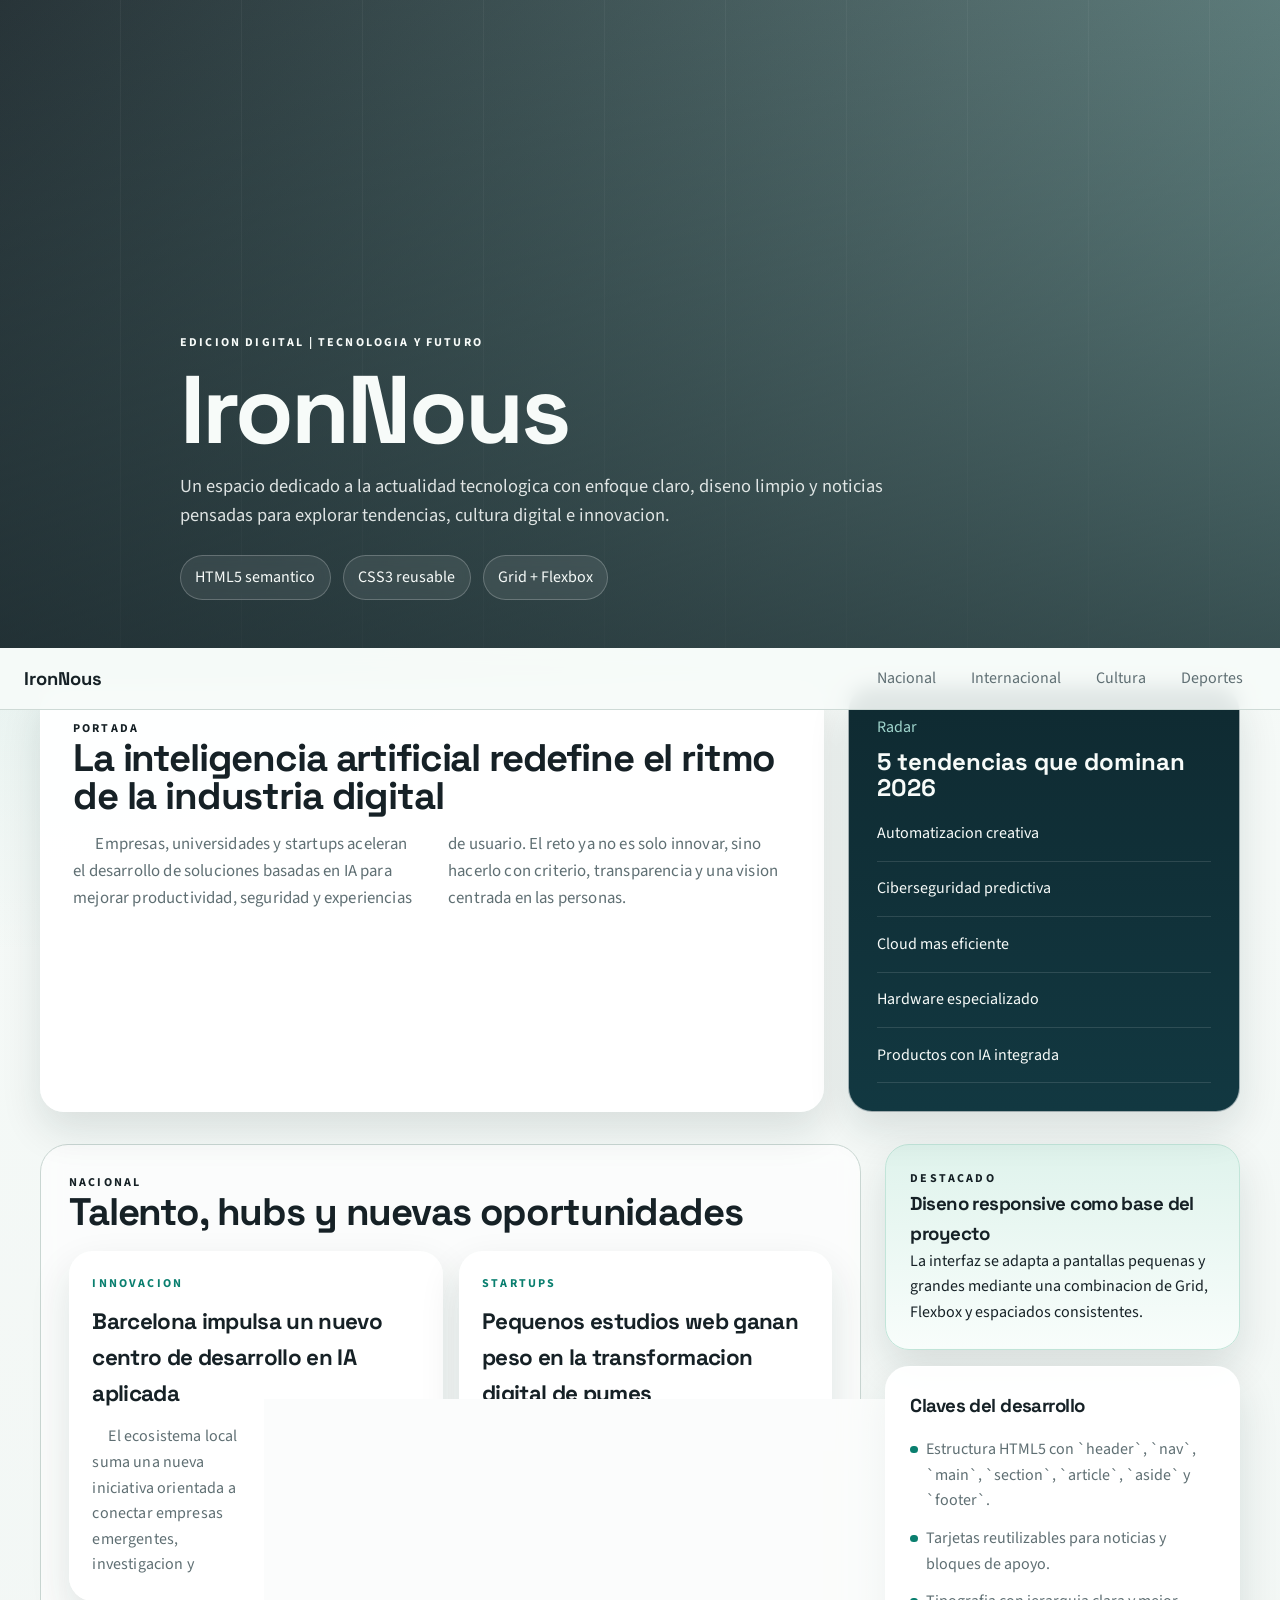
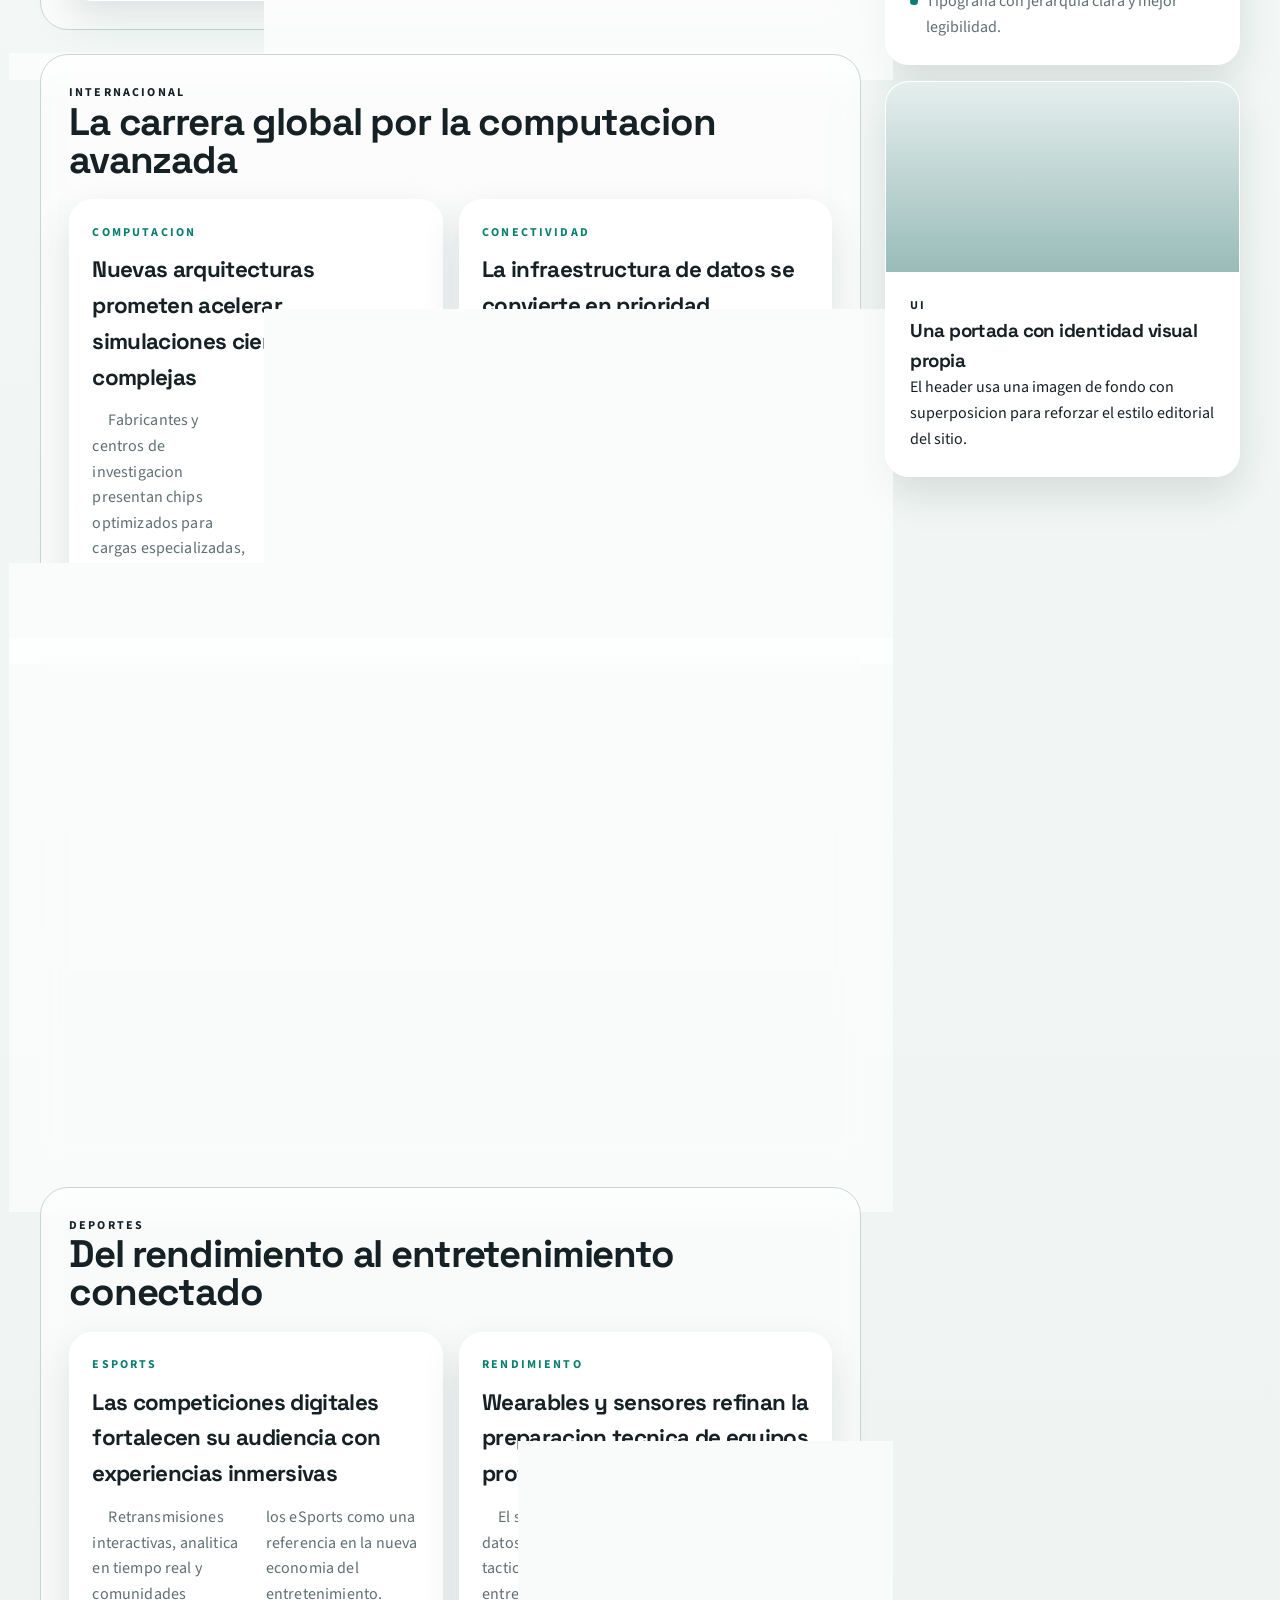
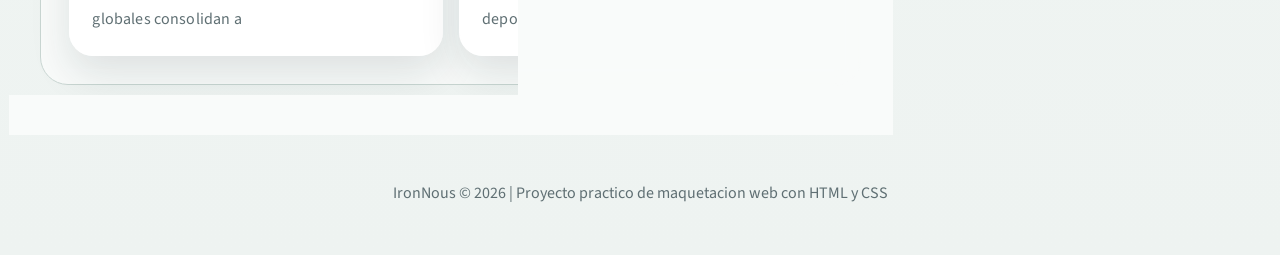
==== index.html @ 4a02c452 "version1.0-IronNous Proyecto para practicar CSS y HTML" ====
<!DOCTYPE html>
<html lang="es">
<head>
    <meta charset="UTF-8">
    <meta name="viewport" content="width=device-width, initial-scale=1.0">
    <title>IronNous | Noticias Tecnologicas</title>
    <link rel="preconnect" href="https://fonts.googleapis.com">
    <link rel="preconnect" href="https://fonts.gstatic.com" crossorigin>
    <link href="https://fonts.googleapis.com/css2?family=Space+Grotesk:wght@400;500;700&family=Source+Sans+3:wght@400;600;700&display=swap" rel="stylesheet">
    <link rel="stylesheet" href="style.css">
</head>
<body>
    <header class="hero" id="inicio">
        <div class="hero__overlay"></div>
        <div class="hero__content">
            <p class="eyebrow">Edicion digital | Tecnologia y futuro</p>
            <h1>IronNous</h1>
            <p class="hero__lead">
                Un espacio dedicado a la actualidad tecnologica con enfoque claro,
                diseno limpio y noticias pensadas para explorar tendencias, cultura
                digital e innovacion.
            </p>
            <div class="hero__meta">
                <span>HTML5 semantico</span>
                <span>CSS3 reusable</span>
                <span>Grid + Flexbox</span>
            </div>
        </div>
    </header>

    <nav class="main-nav" aria-label="Navegacion principal">
        <a class="brand" href="#inicio">IronNous</a>
        <ul class="main-nav__links">
            <li><a href="#nacional">Nacional</a></li>
            <li><a href="#internacional">Internacional</a></li>
            <li><a href="#cultura">Cultura</a></li>
            <li><a href="#deportes">Deportes</a></li>
        </ul>
    </nav>

    <main class="page-layout">
        <section class="top-story">
            <div class="top-story__copy">
                <p class="section-tag">Portada</p>
                <h2>La inteligencia artificial redefine el ritmo de la industria digital</h2>
                <p>
                    Empresas, universidades y startups aceleran el desarrollo de soluciones
                    basadas en IA para mejorar productividad, seguridad y experiencias de usuario.
                    El reto ya no es solo innovar, sino hacerlo con criterio, transparencia y
                    una vision centrada en las personas.
                </p>
            </div>
            <div class="top-story__panel">
                <p>Radar</p>
                <strong>5 tendencias que dominan 2026</strong>
                <ul>
                    <li>Automatizacion creativa</li>
                    <li>Ciberseguridad predictiva</li>
                    <li>Cloud mas eficiente</li>
                    <li>Hardware especializado</li>
                    <li>Productos con IA integrada</li>
                </ul>
            </div>
        </section>

        <div class="content-grid">
            <div class="news-sections">
                <section class="news-section" id="nacional">
                    <div class="section-heading">
                        <p class="section-tag">Nacional</p>
                        <h2>Talento, hubs y nuevas oportunidades</h2>
                    </div>
                    <div class="article-grid">
                        <article class="news-card">
                            <p class="news-card__category">Innovacion</p>
                            <h3>Barcelona impulsa un nuevo centro de desarrollo en IA aplicada</h3>
                            <p>
                                El ecosistema local suma una nueva iniciativa orientada a conectar
                                empresas emergentes, investigacion y formacion tecnica en proyectos
                                con impacto real sobre salud, movilidad y servicios digitales.
                            </p>
                        </article>
                        <article class="news-card">
                            <p class="news-card__category">Startups</p>
                            <h3>Pequenos estudios web ganan peso en la transformacion digital de pymes</h3>
                            <p>
                                Equipos especializados en desarrollo frontend, automatizacion y UX
                                se consolidan como socios clave para negocios que buscan modernizar
                                procesos sin asumir grandes estructuras de coste.
                            </p>
                        </article>
                    </div>
                </section>

                <section class="news-section" id="internacional">
                    <div class="section-heading">
                        <p class="section-tag">Internacional</p>
                        <h2>La carrera global por la computacion avanzada</h2>
                    </div>
                    <div class="article-grid">
                        <article class="news-card">
                            <p class="news-card__category">Computacion</p>
                            <h3>Nuevas arquitecturas prometen acelerar simulaciones cientificas complejas</h3>
                            <p>
                                Fabricantes y centros de investigacion presentan chips optimizados
                                para cargas especializadas, abriendo la puerta a avances en modelos
                                climaticos, medicina personalizada y analisis industrial.
                            </p>
                        </article>
                        <article class="news-card">
                            <p class="news-card__category">Conectividad</p>
                            <h3>La infraestructura de datos se convierte en prioridad estrategica</h3>
                            <p>
                                Regiones de todo el mundo refuerzan sus centros de datos, redes y
                                normativas para sostener el crecimiento de aplicaciones masivas y
                                garantizar soberania tecnologica.
                            </p>
                        </article>
                    </div>
                </section>

                <section class="news-section" id="cultura">
                    <div class="section-heading">
                        <p class="section-tag">Cultura</p>
                        <h2>Como la tecnologia transforma nuestra vida cotidiana</h2>
                    </div>
                    <div class="article-grid">
                        <article class="news-card">
                            <p class="news-card__category">Sociedad</p>
                            <h3>La alfabetizacion digital ya es una habilidad esencial en cualquier sector</h3>
                            <p>
                                Aprender a interpretar interfaces, gestionar datos y colaborar en
                                entornos conectados se ha convertido en una competencia transversal
                                tan relevante como la comunicacion o el trabajo en equipo.
                            </p>
                        </article>
                        <article class="news-card">
                            <p class="news-card__category">Creacion</p>
                            <h3>Herramientas creativas en la nube acercan el diseno a nuevos perfiles</h3>
                            <p>
                                La combinacion de software accesible, bibliotecas compartidas y
                                procesos colaborativos abre espacio para una produccion mas agil,
                                visual y participativa.
                            </p>
                        </article>
                    </div>
                </section>

                <section class="news-section" id="deportes">
                    <div class="section-heading">
                        <p class="section-tag">Deportes</p>
                        <h2>Del rendimiento al entretenimiento conectado</h2>
                    </div>
                    <div class="article-grid">
                        <article class="news-card">
                            <p class="news-card__category">eSports</p>
                            <h3>Las competiciones digitales fortalecen su audiencia con experiencias inmersivas</h3>
                            <p>
                                Retransmisiones interactivas, analitica en tiempo real y comunidades
                                globales consolidan a los eSports como una referencia en la nueva
                                economia del entretenimiento.
                            </p>
                        </article>
                        <article class="news-card">
                            <p class="news-card__category">Rendimiento</p>
                            <h3>Wearables y sensores refinan la preparacion tecnica de equipos profesionales</h3>
                            <p>
                                El seguimiento de datos biometricos y tacticos ayuda a entrenadores
                                y deportistas a optimizar cargas, prevenir lesiones y ajustar
                                estrategias con mayor precision.
                            </p>
                        </article>
                    </div>
                </section>
            </div>

            <aside class="sidebar" aria-label="Contenido destacado">
                <div class="sidebar-card sidebar-card--accent">
                    <p class="section-tag">Destacado</p>
                    <h3>Diseno responsive como base del proyecto</h3>
                    <p>
                        La interfaz se adapta a pantallas pequenas y grandes mediante una combinacion
                        de Grid, Flexbox y espaciados consistentes.
                    </p>
                </div>

                <div class="sidebar-card">
                    <h3>Claves del desarrollo</h3>
                    <ul class="sidebar-list">
                        <li>Estructura HTML5 con `header`, `nav`, `main`, `section`, `article`, `aside` y `footer`.</li>
                        <li>Tarjetas reutilizables para noticias y bloques de apoyo.</li>
                        <li>Tipografia con jerarquia clara y mejor legibilidad.</li>
                    </ul>
                </div>

                <div class="sidebar-card sidebar-card--image">
                    <div class="sidebar-card__image"></div>
                    <div>
                        <p class="section-tag">UI</p>
                        <h3>Una portada con identidad visual propia</h3>
                        <p>
                            El header usa una imagen de fondo con superposicion para reforzar
                            el estilo editorial del sitio.
                        </p>
                    </div>
                </div>
            </aside>
        </div>
    </main>

    <footer class="site-footer">
        <p>IronNous © 2026 | Proyecto practico de maquetacion web con HTML y CSS</p>
    </footer>
</body>
</html>
---- style.css ----
:root {
    --bg: #eef3f1;
    --surface: #ffffff;
    --surface-alt: #dfe9e5;
    --text: #162126;
    --muted: #5f6f73;
    --accent: #0a7f6f;
    --accent-dark: #0a5f57;
    --line: #c9d6d2;
    --shadow: 0 18px 40px rgba(15, 39, 45, 0.12);
}

* {
    margin: 0;
    padding: 0;
    box-sizing: border-box;
}

html {
    scroll-behavior: smooth;
}

body {
    font-family: "Source Sans 3", sans-serif;
    color: var(--text);
    line-height: 1.6;
    background:
        radial-gradient(circle at top left, rgba(10, 127, 111, 0.18), transparent 26%),
        linear-gradient(180deg, #f7fbf9 0%, var(--bg) 100%);
}

img {
    max-width: 100%;
    display: block;
}

a {
    color: inherit;
    text-decoration: none;
}

ul {
    list-style: none;
}

.hero {
    position: relative;
    min-height: 72vh;
    padding: 3rem 1.5rem;
    display: flex;
    align-items: flex-end;
    background:
        linear-gradient(135deg, rgba(8, 18, 24, 0.82), rgba(10, 95, 87, 0.5)),
        url("https://images.unsplash.com/photo-1516321318423-f06f85e504b3?auto=format&fit=crop&w=1400&q=80") center/cover;
}

.hero__overlay {
    position: absolute;
    inset: 0;
    background:
        linear-gradient(180deg, rgba(8, 18, 24, 0.1), rgba(8, 18, 24, 0.6)),
        repeating-linear-gradient(
            90deg,
            transparent,
            transparent 120px,
            rgba(255, 255, 255, 0.05) 120px,
            rgba(255, 255, 255, 0.05) 121px
        );
}

.hero__content {
    position: relative;
    z-index: 1;
    width: min(100%, 920px);
    margin: 0 auto;
    color: #f7fbf9;
}

.eyebrow,
.section-tag,
.news-card__category {
    text-transform: uppercase;
    letter-spacing: 0.18em;
    font-size: 0.75rem;
    font-weight: 700;
}

.hero h1,
.top-story h2,
.section-heading h2,
.news-card h3,
.sidebar-card h3 {
    font-family: "Space Grotesk", sans-serif;
    letter-spacing: -0.03em;
}

.hero h1 {
    font-size: clamp(3rem, 8vw, 6rem);
    line-height: 0.95;
    margin: 0.8rem 0 1rem;
}

.hero__lead {
    max-width: 48rem;
    font-size: 1.15rem;
    color: rgba(247, 251, 249, 0.88);
}

.hero__meta {
    margin-top: 1.5rem;
    display: flex;
    flex-wrap: wrap;
    gap: 0.75rem;
}

.hero__meta span {
    padding: 0.55rem 0.9rem;
    border: 1px solid rgba(255, 255, 255, 0.22);
    border-radius: 999px;
    background: rgba(255, 255, 255, 0.08);
    backdrop-filter: blur(6px);
}

.main-nav {
    position: sticky;
    top: 0;
    z-index: 5;
    display: flex;
    justify-content: space-between;
    align-items: center;
    gap: 1rem;
    padding: 1rem 1.5rem;
    background: rgba(247, 251, 249, 0.9);
    border-bottom: 1px solid rgba(201, 214, 210, 0.9);
    backdrop-filter: blur(10px);
}

.brand {
    font-family: "Space Grotesk", sans-serif;
    font-size: 1.15rem;
    font-weight: 700;
}

.main-nav__links {
    display: flex;
    flex-wrap: wrap;
    justify-content: flex-end;
    gap: 0.6rem;
}

.main-nav__links a {
    padding: 0.45rem 0.8rem;
    border-radius: 999px;
    color: var(--muted);
    transition: background-color 0.2s ease, color 0.2s ease;
}

.main-nav__links a:hover,
.main-nav__links a:focus-visible {
    background: var(--accent);
    color: #ffffff;
}

.page-layout {
    width: min(1200px, calc(100% - 2rem));
    margin: 0 auto;
    padding: 2rem 0 4rem;
}

.top-story {
    display: grid;
    grid-template-columns: minmax(0, 2fr) minmax(280px, 1fr);
    gap: 1.5rem;
    margin-top: -3.5rem;
    position: relative;
    z-index: 2;
}

.top-story__copy,
.top-story__panel,
.news-card,
.sidebar-card {
    border-radius: 24px;
    background: rgba(255, 255, 255, 0.94);
    border: 1px solid rgba(255, 255, 255, 0.6);
    box-shadow: var(--shadow);
}

.top-story__copy {
    padding: 2rem;
}

.top-story__copy p:last-child {
    margin-top: 1rem;
    color: var(--muted);
    font-size: 1.05rem;
    column-count: 2;
    column-gap: 2rem;
    text-indent: 1.4rem;
    letter-spacing: 0.01em;
}

.top-story__panel {
    padding: 1.75rem;
    background: linear-gradient(180deg, #0f2a31 0%, #123841 100%);
    color: #f7fbf9;
}

.top-story__panel p {
    color: #9fd4cc;
    margin-bottom: 0.5rem;
}

.top-story__panel strong {
    display: block;
    font-family: "Space Grotesk", sans-serif;
    font-size: 1.5rem;
    line-height: 1.1;
}

.top-story__panel ul {
    margin-top: 1.2rem;
    display: grid;
    gap: 0.9rem;
}

.top-story__panel li {
    padding-bottom: 0.9rem;
    border-bottom: 1px solid rgba(255, 255, 255, 0.12);
}

.content-grid {
    margin-top: 2rem;
    display: grid;
    grid-template-columns: minmax(0, 2.2fr) minmax(280px, 0.95fr);
    gap: 1.5rem;
}

.news-sections {
    display: grid;
    gap: 1.5rem;
}

.news-section {
    padding: 1.75rem;
    border: 1px solid var(--line);
    border-radius: 28px;
    background: rgba(255, 255, 255, 0.62);
    backdrop-filter: blur(10px);
}

.section-heading {
    margin-bottom: 1.25rem;
}

.section-heading h2,
.top-story h2 {
    font-size: clamp(1.8rem, 3vw, 2.8rem);
    line-height: 1;
}

.article-grid {
    display: grid;
    grid-template-columns: repeat(2, minmax(0, 1fr));
    gap: 1rem;
}

.news-card {
    padding: 1.4rem;
}

.news-card__category {
    color: var(--accent);
    margin-bottom: 0.65rem;
}

.news-card h3 {
    font-size: 1.4rem;
    margin-bottom: 0.8rem;
}

.news-card p:last-child {
    color: var(--muted);
    column-count: 2;
    column-gap: 1.25rem;
    text-indent: 1rem;
    letter-spacing: 0.01em;
}

.sidebar {
    display: grid;
    gap: 1rem;
    align-self: start;
}

.sidebar-card {
    padding: 1.5rem;
}

.sidebar-card--accent {
    background: linear-gradient(180deg, #dff3ec 0%, #f8fdfb 100%);
    border: 1px solid #c2e5d9;
}

.sidebar-list {
    display: grid;
    gap: 0.75rem;
    margin-top: 1rem;
}

.sidebar-list li {
    padding-left: 1rem;
    position: relative;
    color: var(--muted);
}

.sidebar-list li::before {
    content: "";
    position: absolute;
    top: 0.55rem;
    left: 0;
    width: 0.45rem;
    height: 0.45rem;
    border-radius: 50%;
    background: var(--accent);
}

.sidebar-card--image {
    overflow: hidden;
    padding: 0;
}

.sidebar-card__image {
    min-height: 190px;
    background:
        linear-gradient(180deg, rgba(10, 95, 87, 0.1), rgba(10, 95, 87, 0.42)),
        url("https://images.unsplash.com/photo-1498050108023-c5249f4df085?auto=format&fit=crop&w=900&q=80") center/cover;
}

.sidebar-card--image div:last-child {
    padding: 1.5rem;
}

.site-footer {
    padding: 2rem 1.5rem 3rem;
    text-align: center;
    color: var(--muted);
}

@media (max-width: 960px) {
    .top-story,
    .content-grid,
    .article-grid {
        grid-template-columns: 1fr;
    }

    .top-story__copy p:last-child,
    .news-card p:last-child {
        column-count: 1;
    }
}

@media (max-width: 680px) {
    .hero {
        min-height: 60vh;
        padding: 2rem 1rem;
    }

    .main-nav {
        padding: 0.9rem 1rem;
        flex-direction: column;
        align-items: flex-start;
    }

    .main-nav__links {
        justify-content: flex-start;
    }

    .page-layout {
        width: min(1200px, calc(100% - 1rem));
        padding-bottom: 3rem;
    }

    .top-story {
        margin-top: -2rem;
    }

    .top-story__copy,
    .top-story__panel,
    .news-section,
    .sidebar-card {
        padding: 1.25rem;
    }
}
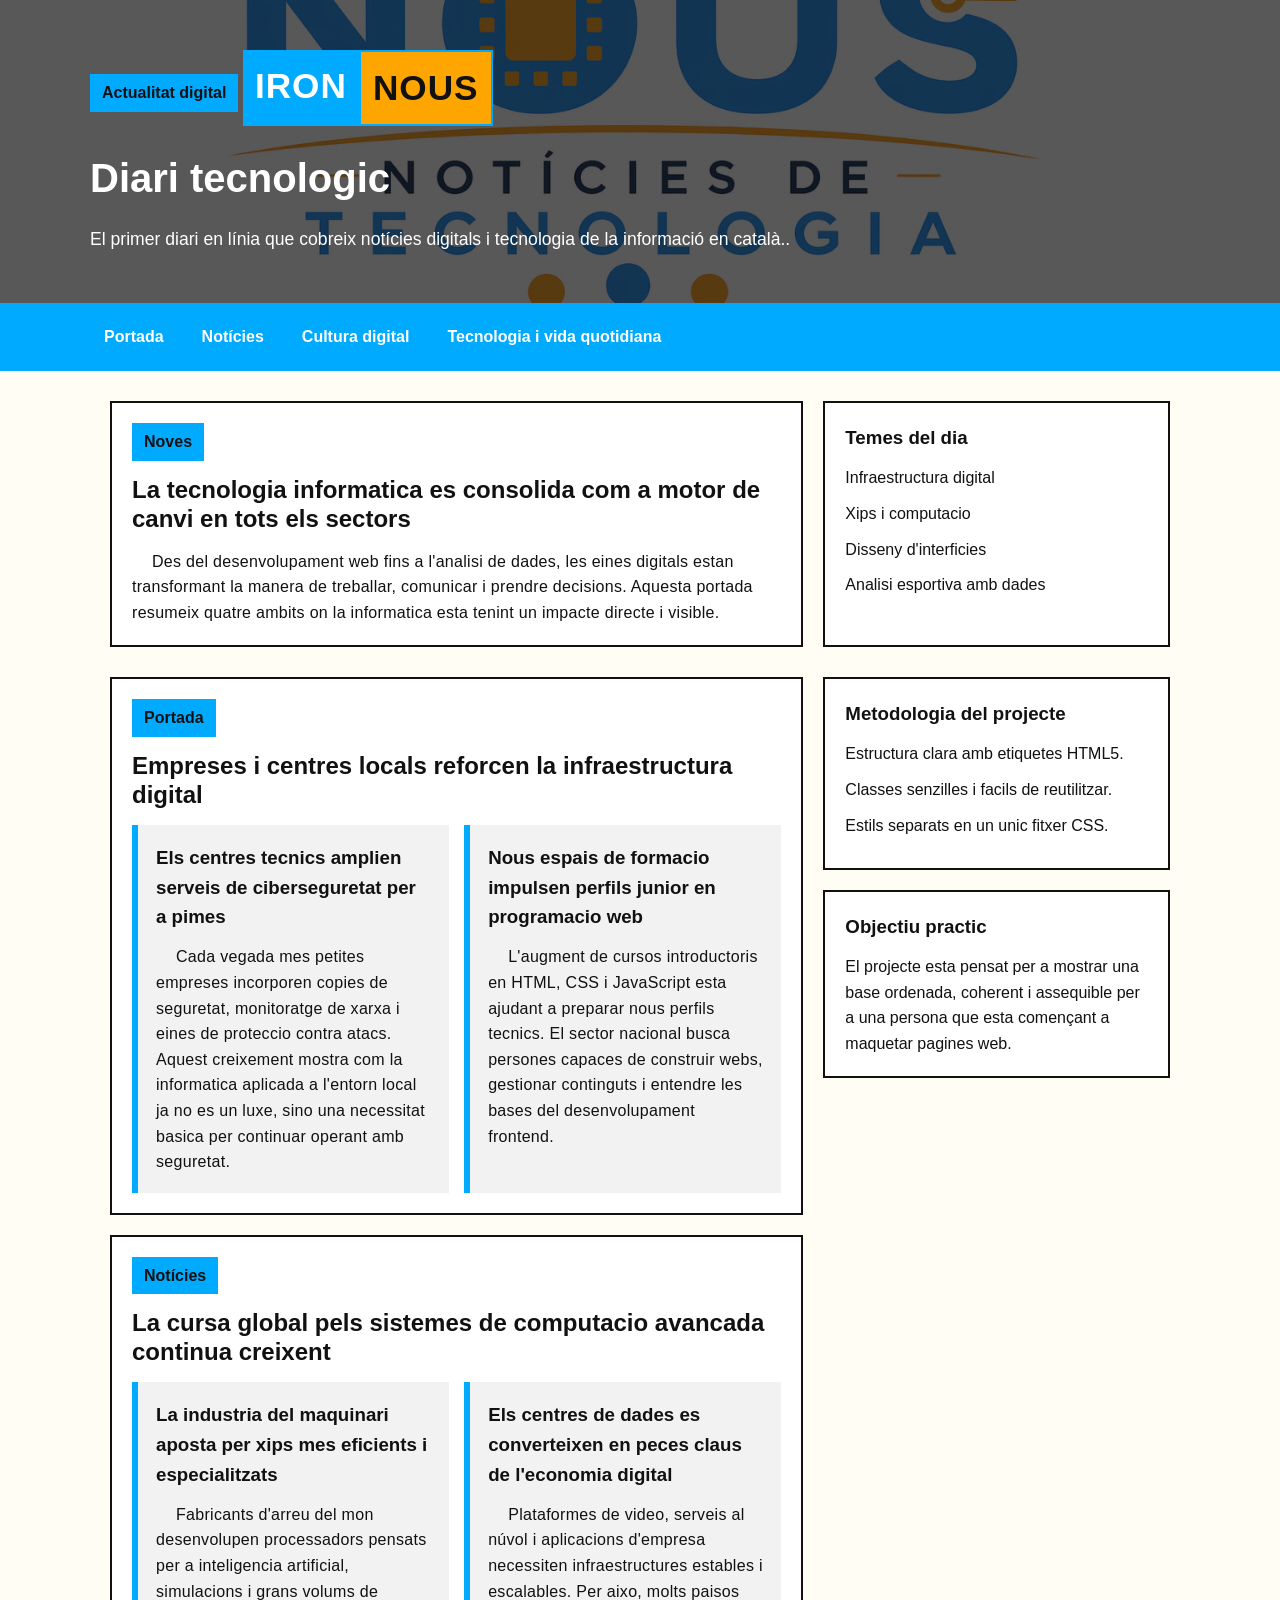
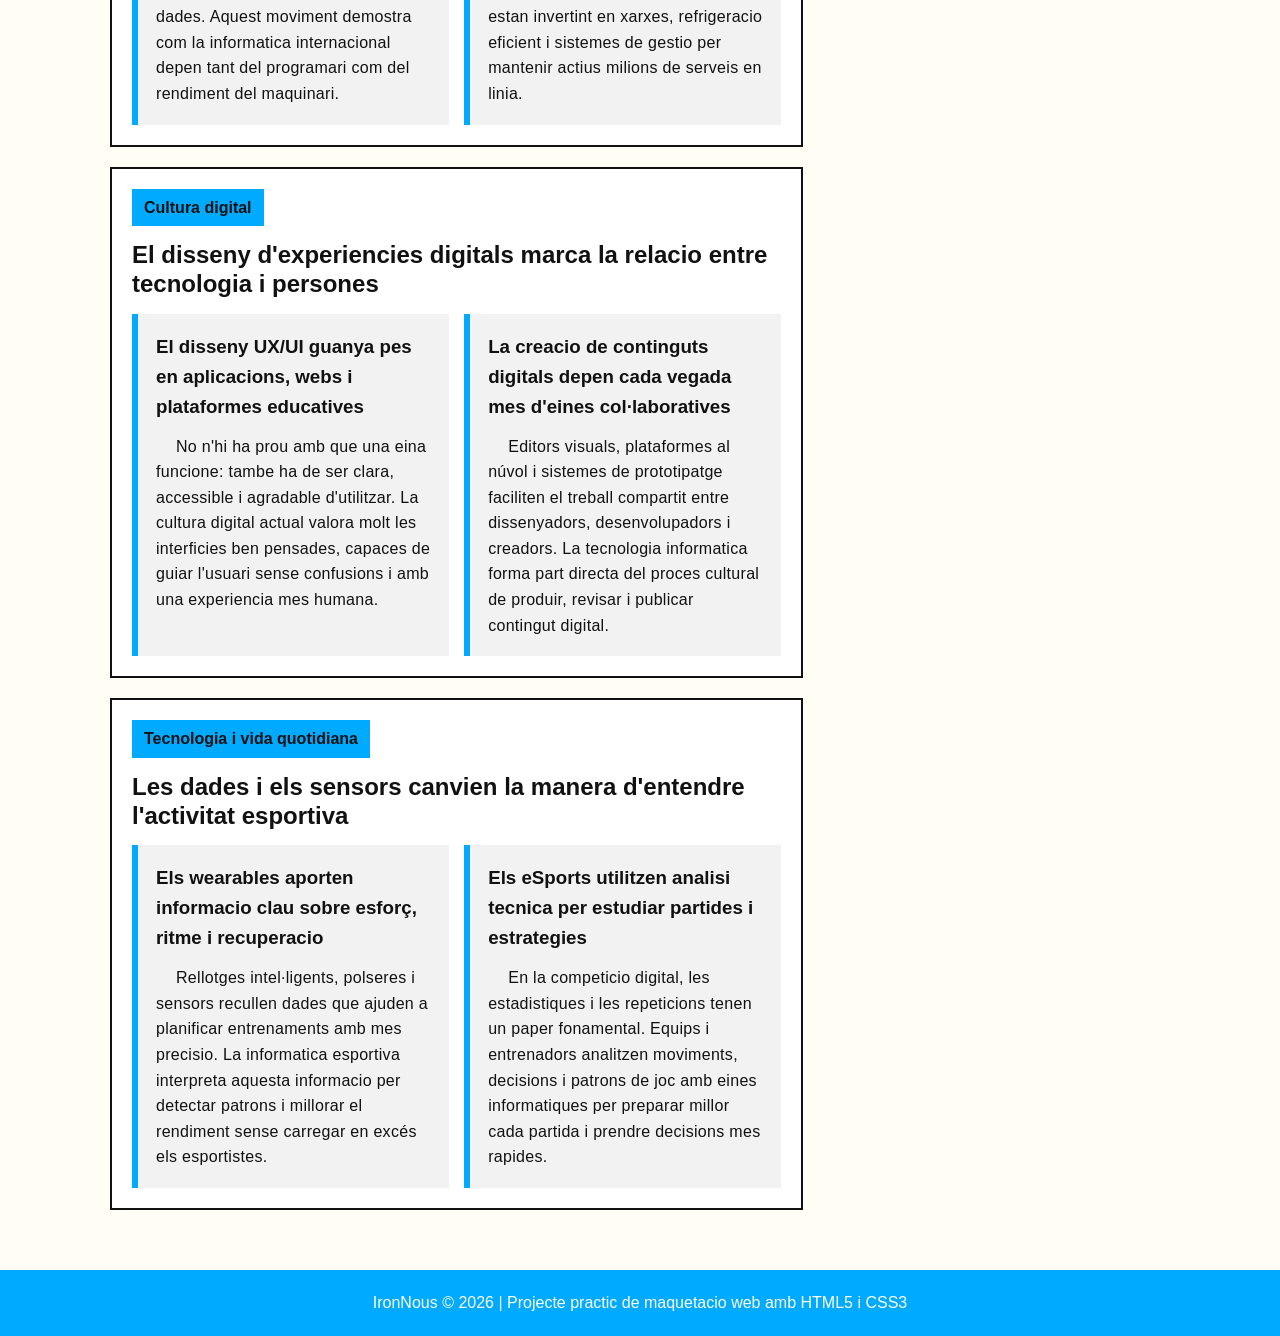
==== commit ee70fcd0: "version1.2 Cambio de estilo y titulares" ====
--- a/index.html
+++ b/index.html
@@ -1,215 +1,185 @@
 <!DOCTYPE html>
-<html lang="es">
+<html lang="ca">
 <head>
     <meta charset="UTF-8">
     <meta name="viewport" content="width=device-width, initial-scale=1.0">
-    <title>IronNous | Noticias Tecnologicas</title>
-    <link rel="preconnect" href="https://fonts.googleapis.com">
-    <link rel="preconnect" href="https://fonts.gstatic.com" crossorigin>
-    <link href="https://fonts.googleapis.com/css2?family=Space+Grotesk:wght@400;500;700&family=Source+Sans+3:wght@400;600;700&display=swap" rel="stylesheet">
+    <title>IronNous | Noticies de tecnologia</title>
     <link rel="stylesheet" href="style.css">
 </head>
 <body>
-    <header class="hero" id="inicio">
-        <div class="hero__overlay"></div>
-        <div class="hero__content">
-            <p class="eyebrow">Edicion digital | Tecnologia y futuro</p>
-            <h1>IronNous</h1>
-            <p class="hero__lead">
-                Un espacio dedicado a la actualidad tecnologica con enfoque claro,
-                diseno limpio y noticias pensadas para explorar tendencias, cultura
-                digital e innovacion.
+    <header class="hero" id="inici">
+        <div class="hero-content">
+            <p class="tagline">Actualitat digital</p>
+            <div class="logo">
+                <span class="logo-iron">Iron</span>
+                <span class="logo-nous">Nous</span>
+            </div>
+            <h1>Diari tecnologic</h1>
+            <p class="intro">
+                El primer diari en línia que cobreix notícies digitals i tecnologia de la informació en català..
             </p>
-            <div class="hero__meta">
-                <span>HTML5 semantico</span>
-                <span>CSS3 reusable</span>
-                <span>Grid + Flexbox</span>
-            </div>
         </div>
     </header>
 
-    <nav class="main-nav" aria-label="Navegacion principal">
-        <a class="brand" href="#inicio">IronNous</a>
-        <ul class="main-nav__links">
-            <li><a href="#nacional">Nacional</a></li>
-            <li><a href="#internacional">Internacional</a></li>
-            <li><a href="#cultura">Cultura</a></li>
-            <li><a href="#deportes">Deportes</a></li>
+    <nav class="menu">
+        <ul>
+            <li><a href="#portada">Portada</a></li>
+            <li><a href="#noticies">Notícies</a></li>
+            <li><a href="#cultura">Cultura digital</a></li>
+            <li><a href="#tecnologia">Tecnologia i vida quotidiana</a></li>
         </ul>
     </nav>
 
-    <main class="page-layout">
-        <section class="top-story">
-            <div class="top-story__copy">
-                <p class="section-tag">Portada</p>
-                <h2>La inteligencia artificial redefine el ritmo de la industria digital</h2>
+    <main class="container">
+        <section class="destacada">
+            <div class="destacada-text">
+                <p class="section-label">Noves</p>
+                <h2>La tecnologia informatica es consolida com a motor de canvi en tots els sectors</h2>
                 <p>
-                    Empresas, universidades y startups aceleran el desarrollo de soluciones
-                    basadas en IA para mejorar productividad, seguridad y experiencias de usuario.
-                    El reto ya no es solo innovar, sino hacerlo con criterio, transparencia y
-                    una vision centrada en las personas.
+                    Des del desenvolupament web fins a l'analisi de dades, les eines digitals
+                    estan transformant la manera de treballar, comunicar i prendre decisions.
+                    Aquesta portada resumeix quatre ambits on la informatica esta tenint un
+                    impacte directe i visible.
                 </p>
             </div>
-            <div class="top-story__panel">
-                <p>Radar</p>
-                <strong>5 tendencias que dominan 2026</strong>
+            <aside class="destacada-box">
+                <h3>Temes del dia</h3>
                 <ul>
-                    <li>Automatizacion creativa</li>
-                    <li>Ciberseguridad predictiva</li>
-                    <li>Cloud mas eficiente</li>
-                    <li>Hardware especializado</li>
-                    <li>Productos con IA integrada</li>
+                    <li>Infraestructura digital</li>
+                    <li>Xips i computacio</li>
+                    <li>Disseny d'interficies</li>
+                    <li>Analisi esportiva amb dades</li>
                 </ul>
-            </div>
+            </aside>
         </section>
 
-        <div class="content-grid">
-            <div class="news-sections">
-                <section class="news-section" id="nacional">
-                    <div class="section-heading">
-                        <p class="section-tag">Nacional</p>
-                        <h2>Talento, hubs y nuevas oportunidades</h2>
-                    </div>
-                    <div class="article-grid">
-                        <article class="news-card">
-                            <p class="news-card__category">Innovacion</p>
-                            <h3>Barcelona impulsa un nuevo centro de desarrollo en IA aplicada</h3>
+        <div class="principal">
+            <div class="noticies">
+                <section id="portada" class="bloc">
+                    <p class="section-label">Portada</p>
+                    <h2>Empreses i centres locals reforcen la infraestructura digital</h2>
+                    <div class="articles">
+                        <article class="card">
+                            <h3>Els centres tecnics amplien serveis de ciberseguretat per a pimes</h3>
                             <p>
-                                El ecosistema local suma una nueva iniciativa orientada a conectar
-                                empresas emergentes, investigacion y formacion tecnica en proyectos
-                                con impacto real sobre salud, movilidad y servicios digitales.
+                                Cada vegada mes petites empreses incorporen copies de seguretat,
+                                monitoratge de xarxa i eines de proteccio contra atacs. Aquest
+                                creixement mostra com la informatica aplicada a l'entorn local
+                                ja no es un luxe, sino una necessitat basica per continuar operant
+                                amb seguretat.
                             </p>
                         </article>
-                        <article class="news-card">
-                            <p class="news-card__category">Startups</p>
-                            <h3>Pequenos estudios web ganan peso en la transformacion digital de pymes</h3>
+                        <article class="card">
+                            <h3>Nous espais de formacio impulsen perfils junior en programacio web</h3>
                             <p>
-                                Equipos especializados en desarrollo frontend, automatizacion y UX
-                                se consolidan como socios clave para negocios que buscan modernizar
-                                procesos sin asumir grandes estructuras de coste.
+                                L'augment de cursos introductoris en HTML, CSS i JavaScript esta
+                                ajudant a preparar nous perfils tecnics. El sector nacional busca
+                                persones capaces de construir webs, gestionar continguts i entendre
+                                les bases del desenvolupament frontend.
                             </p>
                         </article>
                     </div>
                 </section>
 
-                <section class="news-section" id="internacional">
-                    <div class="section-heading">
-                        <p class="section-tag">Internacional</p>
-                        <h2>La carrera global por la computacion avanzada</h2>
-                    </div>
-                    <div class="article-grid">
-                        <article class="news-card">
-                            <p class="news-card__category">Computacion</p>
-                            <h3>Nuevas arquitecturas prometen acelerar simulaciones cientificas complejas</h3>
+                <section id="noticies" class="bloc">
+                    <p class="section-label">Notícies</p>
+                    <h2>La cursa global pels sistemes de computacio avancada continua creixent</h2>
+                    <div class="articles">
+                        <article class="card">
+                            <h3>La industria del maquinari aposta per xips mes eficients i especialitzats</h3>
                             <p>
-                                Fabricantes y centros de investigacion presentan chips optimizados
-                                para cargas especializadas, abriendo la puerta a avances en modelos
-                                climaticos, medicina personalizada y analisis industrial.
+                                Fabricants d'arreu del mon desenvolupen processadors pensats per a
+                                inteligencia artificial, simulacions i grans volums de dades. Aquest
+                                moviment demostra com la informatica internacional depen tant del
+                                programari com del rendiment del maquinari.
                             </p>
                         </article>
-                        <article class="news-card">
-                            <p class="news-card__category">Conectividad</p>
-                            <h3>La infraestructura de datos se convierte en prioridad estrategica</h3>
+                        <article class="card">
+                            <h3>Els centres de dades es converteixen en peces claus de l'economia digital</h3>
                             <p>
-                                Regiones de todo el mundo refuerzan sus centros de datos, redes y
-                                normativas para sostener el crecimiento de aplicaciones masivas y
-                                garantizar soberania tecnologica.
+                                Plataformes de video, serveis al núvol i aplicacions d'empresa
+                                necessiten infraestructures estables i escalables. Per aixo, molts
+                                paisos estan invertint en xarxes, refrigeracio eficient i sistemes
+                                de gestio per mantenir actius milions de serveis en linia.
                             </p>
                         </article>
                     </div>
                 </section>
 
-                <section class="news-section" id="cultura">
-                    <div class="section-heading">
-                        <p class="section-tag">Cultura</p>
-                        <h2>Como la tecnologia transforma nuestra vida cotidiana</h2>
-                    </div>
-                    <div class="article-grid">
-                        <article class="news-card">
-                            <p class="news-card__category">Sociedad</p>
-                            <h3>La alfabetizacion digital ya es una habilidad esencial en cualquier sector</h3>
+                <section id="cultura" class="bloc">
+                    <p class="section-label">Cultura digital</p>
+                    <h2>El disseny d'experiencies digitals marca la relacio entre tecnologia i persones</h2>
+                    <div class="articles">
+                        <article class="card">
+                            <h3>El disseny UX/UI guanya pes en aplicacions, webs i plataformes educatives</h3>
                             <p>
-                                Aprender a interpretar interfaces, gestionar datos y colaborar en
-                                entornos conectados se ha convertido en una competencia transversal
-                                tan relevante como la comunicacion o el trabajo en equipo.
+                                No n'hi ha prou amb que una eina funcione: tambe ha de ser clara,
+                                accessible i agradable d'utilitzar. La cultura digital actual valora
+                                molt les interficies ben pensades, capaces de guiar l'usuari sense
+                                confusions i amb una experiencia mes humana.
                             </p>
                         </article>
-                        <article class="news-card">
-                            <p class="news-card__category">Creacion</p>
-                            <h3>Herramientas creativas en la nube acercan el diseno a nuevos perfiles</h3>
+                        <article class="card">
+                            <h3>La creacio de continguts digitals depen cada vegada mes d'eines col·laboratives</h3>
                             <p>
-                                La combinacion de software accesible, bibliotecas compartidas y
-                                procesos colaborativos abre espacio para una produccion mas agil,
-                                visual y participativa.
+                                Editors visuals, plataformes al núvol i sistemes de prototipatge
+                                faciliten el treball compartit entre dissenyadors, desenvolupadors
+                                i creadors. La tecnologia informatica forma part directa del proces
+                                cultural de produir, revisar i publicar contingut digital.
                             </p>
                         </article>
                     </div>
                 </section>
 
-                <section class="news-section" id="deportes">
-                    <div class="section-heading">
-                        <p class="section-tag">Deportes</p>
-                        <h2>Del rendimiento al entretenimiento conectado</h2>
-                    </div>
-                    <div class="article-grid">
-                        <article class="news-card">
-                            <p class="news-card__category">eSports</p>
-                            <h3>Las competiciones digitales fortalecen su audiencia con experiencias inmersivas</h3>
+                <section id="tecnologia" class="bloc">
+                    <p class="section-label">Tecnologia i vida quotidiana</p>
+                    <h2>Les dades i els sensors canvien la manera d'entendre l'activitat esportiva</h2>
+                    <div class="articles">
+                        <article class="card">
+                            <h3>Els wearables aporten informacio clau sobre esforç, ritme i recuperacio</h3>
                             <p>
-                                Retransmisiones interactivas, analitica en tiempo real y comunidades
-                                globales consolidan a los eSports como una referencia en la nueva
-                                economia del entretenimiento.
+                                Rellotges intel·ligents, polseres i sensors recullen dades que
+                                ajuden a planificar entrenaments amb mes precisio. La informatica
+                                esportiva interpreta aquesta informacio per detectar patrons i
+                                millorar el rendiment sense carregar en excés els esportistes.
                             </p>
                         </article>
-                        <article class="news-card">
-                            <p class="news-card__category">Rendimiento</p>
-                            <h3>Wearables y sensores refinan la preparacion tecnica de equipos profesionales</h3>
+                        <article class="card">
+                            <h3>Els eSports utilitzen analisi tecnica per estudiar partides i estrategies</h3>
                             <p>
-                                El seguimiento de datos biometricos y tacticos ayuda a entrenadores
-                                y deportistas a optimizar cargas, prevenir lesiones y ajustar
-                                estrategias con mayor precision.
+                                En la competicio digital, les estadistiques i les repeticions tenen
+                                un paper fonamental. Equips i entrenadors analitzen moviments,
+                                decisions i patrons de joc amb eines informatiques per preparar
+                                millor cada partida i prendre decisions mes rapides.
                             </p>
                         </article>
                     </div>
                 </section>
             </div>
 
-            <aside class="sidebar" aria-label="Contenido destacado">
-                <div class="sidebar-card sidebar-card--accent">
-                    <p class="section-tag">Destacado</p>
-                    <h3>Diseno responsive como base del proyecto</h3>
-                    <p>
-                        La interfaz se adapta a pantallas pequenas y grandes mediante una combinacion
-                        de Grid, Flexbox y espaciados consistentes.
-                    </p>
+            <aside class="sidebar">
+                <div class="sidebar-card">
+                    <h3>Metodologia del projecte</h3>
+                    <ul>
+                        <li>Estructura clara amb etiquetes HTML5.</li>
+                        <li>Classes senzilles i facils de reutilitzar.</li>
+                        <li>Estils separats en un unic fitxer CSS.</li>
+                    </ul>
                 </div>
 
                 <div class="sidebar-card">
-                    <h3>Claves del desarrollo</h3>
-                    <ul class="sidebar-list">
-                        <li>Estructura HTML5 con `header`, `nav`, `main`, `section`, `article`, `aside` y `footer`.</li>
-                        <li>Tarjetas reutilizables para noticias y bloques de apoyo.</li>
-                        <li>Tipografia con jerarquia clara y mejor legibilidad.</li>
-                    </ul>
-                </div>
-
-                <div class="sidebar-card sidebar-card--image">
-                    <div class="sidebar-card__image"></div>
-                    <div>
-                        <p class="section-tag">UI</p>
-                        <h3>Una portada con identidad visual propia</h3>
-                        <p>
-                            El header usa una imagen de fondo con superposicion para reforzar
-                            el estilo editorial del sitio.
-                        </p>
-                    </div>
+                    <h3>Objectiu practic</h3>
+                    <p>
+                        El projecte esta pensat per a mostrar una base ordenada, coherent i
+                        assequible per a una persona que esta començant a maquetar pagines web.
+                    </p>
                 </div>
             </aside>
         </div>
     </main>
 
-    <footer class="site-footer">
-        <p>IronNous © 2026 | Proyecto practico de maquetacion web con HTML y CSS</p>
+    <footer class="footer">
+        <p>IronNous © 2026 | Projecte practic de maquetacio web amb HTML5 i CSS3</p>
     </footer>
 </body>
 </html>
--- a/style.css
+++ b/style.css
@@ -1,13 +1,10 @@
 :root {
-    --bg: #eef3f1;
-    --surface: #ffffff;
-    --surface-alt: #dfe9e5;
-    --text: #162126;
-    --muted: #5f6f73;
-    --accent: #0a7f6f;
-    --accent-dark: #0a5f57;
-    --line: #c9d6d2;
-    --shadow: 0 18px 40px rgba(15, 39, 45, 0.12);
+    --color-black: #111111;
+    --color-dark: #1f1f1f;
+    --color-blue-light: #00aaff;
+    --color-light: #fffdf4;
+    --color-white: #ffffff;
+    --color-gray: #f2f2f2;
 }
 
 * {
@@ -16,27 +13,20 @@
     box-sizing: border-box;
 }
 
-html {
-    scroll-behavior: smooth;
-}
-
 body {
-    font-family: "Source Sans 3", sans-serif;
-    color: var(--text);
+    font-family: Arial, sans-serif;
+    background-color: var(--color-light);
+    color: var(--color-black);
     line-height: 1.6;
-    background:
-        radial-gradient(circle at top left, rgba(10, 127, 111, 0.18), transparent 26%),
-        linear-gradient(180deg, #f7fbf9 0%, var(--bg) 100%);
 }
 
 img {
     max-width: 100%;
-    display: block;
 }
 
 a {
+    text-decoration: none;
     color: inherit;
-    text-decoration: none;
 }
 
 ul {
@@ -44,351 +34,200 @@
 }
 
 .hero {
-    position: relative;
-    min-height: 72vh;
-    padding: 3rem 1.5rem;
-    display: flex;
-    align-items: flex-end;
-    background:
-        linear-gradient(135deg, rgba(8, 18, 24, 0.82), rgba(10, 95, 87, 0.5)),
-        url("https://images.unsplash.com/photo-1516321318423-f06f85e504b3?auto=format&fit=crop&w=1400&q=80") center/cover;
-}
-
-.hero__overlay {
-    position: absolute;
-    inset: 0;
-    background:
-        linear-gradient(180deg, rgba(8, 18, 24, 0.1), rgba(8, 18, 24, 0.6)),
-        repeating-linear-gradient(
-            90deg,
-            transparent,
-            transparent 120px,
-            rgba(255, 255, 255, 0.05) 120px,
-            rgba(255, 255, 255, 0.05) 121px
-        );
-}
-
-.hero__content {
-    position: relative;
-    z-index: 1;
-    width: min(100%, 920px);
+    background-image:
+        linear-gradient(rgba(17, 17, 17, 0.7), rgba(17, 17, 17, 0.7)),
+        url("/nous-logo.png");
+    background-size: cover;
+    background-position: center;
+    color: var(--color-white);
+    padding: 50px 20px;
+}
+
+.hero-content {
+    max-width: 1100px;
     margin: 0 auto;
-    color: #f7fbf9;
-}
-
-.eyebrow,
-.section-tag,
-.news-card__category {
+}
+
+.tagline,
+.section-label {
+    display: inline-block;
+    background-color: var(--color-blue-light);
+    color: var(--color-black);
+    font-weight: bold;
+    padding: 6px 12px;
+    margin-bottom: 15px;
+}
+
+.logo {
+    display: inline-flex;
+    margin-bottom: 20px;
+    font-size: 2.2rem;
+    font-weight: bold;
     text-transform: uppercase;
-    letter-spacing: 0.18em;
-    font-size: 0.75rem;
-    font-weight: 700;
-}
-
-.hero h1,
-.top-story h2,
-.section-heading h2,
-.news-card h3,
-.sidebar-card h3 {
-    font-family: "Space Grotesk", sans-serif;
-    letter-spacing: -0.03em;
+    letter-spacing: 1px;
+}
+
+.logo-iron {
+    background-color: var(--color-blue-light);
+    color: var(--color-white);
+    padding: 8px 12px;
+}
+
+.logo-nous {
+    background-color: orange;
+    color: var(--color-black);
+    padding: 8px 12px;
+    border: 2px solid var(--color-blue-light);
 }
 
 .hero h1 {
-    font-size: clamp(3rem, 8vw, 6rem);
-    line-height: 0.95;
-    margin: 0.8rem 0 1rem;
-}
-
-.hero__lead {
-    max-width: 48rem;
-    font-size: 1.15rem;
-    color: rgba(247, 251, 249, 0.88);
-}
-
-.hero__meta {
-    margin-top: 1.5rem;
+    max-width: 760px;
+    font-size: 2.5rem;
+    margin-bottom: 15px;
+}
+
+.intro {
+    max-width: 760px;
+    font-size: 1.1rem;
+}
+
+.menu {
+    background-color: var(--color-blue-light);
+    padding: 15px 20px;
+}
+
+.menu ul {
+    max-width: 1100px;
+    margin: 0 auto;
     display: flex;
     flex-wrap: wrap;
-    gap: 0.75rem;
-}
-
-.hero__meta span {
-    padding: 0.55rem 0.9rem;
-    border: 1px solid rgba(255, 255, 255, 0.22);
-    border-radius: 999px;
-    background: rgba(255, 255, 255, 0.08);
-    backdrop-filter: blur(6px);
-}
-
-.main-nav {
-    position: sticky;
-    top: 0;
-    z-index: 5;
-    display: flex;
-    justify-content: space-between;
-    align-items: center;
-    gap: 1rem;
-    padding: 1rem 1.5rem;
-    background: rgba(247, 251, 249, 0.9);
-    border-bottom: 1px solid rgba(201, 214, 210, 0.9);
-    backdrop-filter: blur(10px);
-}
-
-.brand {
-    font-family: "Space Grotesk", sans-serif;
-    font-size: 1.15rem;
-    font-weight: 700;
-}
-
-.main-nav__links {
-    display: flex;
-    flex-wrap: wrap;
-    justify-content: flex-end;
-    gap: 0.6rem;
-}
-
-.main-nav__links a {
-    padding: 0.45rem 0.8rem;
-    border-radius: 999px;
-    color: var(--muted);
-    transition: background-color 0.2s ease, color 0.2s ease;
-}
-
-.main-nav__links a:hover,
-.main-nav__links a:focus-visible {
-    background: var(--accent);
-    color: #ffffff;
-}
-
-.page-layout {
-    width: min(1200px, calc(100% - 2rem));
+    gap: 10px;
+}
+
+.menu a {
+    font: 1em sans-serif;
+    display: block;
+    color: var(--color-white);
+    font-weight: bold;
+    padding: 10px 14px;
+}
+
+.menu a:hover {
+    background-color: var(--color-blue-light);
+    color: var(--color-black);
+}
+
+.container {
+    max-width: 1100px;
     margin: 0 auto;
-    padding: 2rem 0 4rem;
-}
-
-.top-story {
-    display: grid;
-    grid-template-columns: minmax(0, 2fr) minmax(280px, 1fr);
-    gap: 1.5rem;
-    margin-top: -3.5rem;
-    position: relative;
-    z-index: 2;
-}
-
-.top-story__copy,
-.top-story__panel,
-.news-card,
+    padding: 30px 20px;
+}
+
+.destacada {
+    display: grid;
+    grid-template-columns: 2fr 1fr;
+    gap: 20px;
+    margin-bottom: 30px;
+}
+
+.destacada-text,
+.destacada-box,
+.bloc,
 .sidebar-card {
-    border-radius: 24px;
-    background: rgba(255, 255, 255, 0.94);
-    border: 1px solid rgba(255, 255, 255, 0.6);
-    box-shadow: var(--shadow);
-}
-
-.top-story__copy {
-    padding: 2rem;
-}
-
-.top-story__copy p:last-child {
-    margin-top: 1rem;
-    color: var(--muted);
-    font-size: 1.05rem;
-    column-count: 2;
-    column-gap: 2rem;
-    text-indent: 1.4rem;
-    letter-spacing: 0.01em;
-}
-
-.top-story__panel {
-    padding: 1.75rem;
-    background: linear-gradient(180deg, #0f2a31 0%, #123841 100%);
-    color: #f7fbf9;
-}
-
-.top-story__panel p {
-    color: #9fd4cc;
-    margin-bottom: 0.5rem;
-}
-
-.top-story__panel strong {
-    display: block;
-    font-family: "Space Grotesk", sans-serif;
-    font-size: 1.5rem;
-    line-height: 1.1;
-}
-
-.top-story__panel ul {
-    margin-top: 1.2rem;
-    display: grid;
-    gap: 0.9rem;
-}
-
-.top-story__panel li {
-    padding-bottom: 0.9rem;
-    border-bottom: 1px solid rgba(255, 255, 255, 0.12);
-}
-
-.content-grid {
-    margin-top: 2rem;
-    display: grid;
-    grid-template-columns: minmax(0, 2.2fr) minmax(280px, 0.95fr);
-    gap: 1.5rem;
-}
-
-.news-sections {
-    display: grid;
-    gap: 1.5rem;
-}
-
-.news-section {
-    padding: 1.75rem;
-    border: 1px solid var(--line);
-    border-radius: 28px;
-    background: rgba(255, 255, 255, 0.62);
-    backdrop-filter: blur(10px);
-}
-
-.section-heading {
-    margin-bottom: 1.25rem;
-}
-
-.section-heading h2,
-.top-story h2 {
-    font-size: clamp(1.8rem, 3vw, 2.8rem);
-    line-height: 1;
-}
-
-.article-grid {
-    display: grid;
-    grid-template-columns: repeat(2, minmax(0, 1fr));
-    gap: 1rem;
-}
-
-.news-card {
-    padding: 1.4rem;
-}
-
-.news-card__category {
-    color: var(--accent);
-    margin-bottom: 0.65rem;
-}
-
-.news-card h3 {
-    font-size: 1.4rem;
-    margin-bottom: 0.8rem;
-}
-
-.news-card p:last-child {
-    color: var(--muted);
-    column-count: 2;
-    column-gap: 1.25rem;
-    text-indent: 1rem;
-    letter-spacing: 0.01em;
+    background-color: var(--color-white);
+    border: 2px solid var(--color-black);
+    padding: 20px;
+}
+
+.destacada-text h2,
+.bloc h2 {
+    margin-bottom: 15px;
+    line-height: 1.2;
+}
+
+.destacada-text p:last-child,
+.card p {
+    text-indent: 20px;
+    letter-spacing: 0.3px;
+}
+
+.destacada-box h3 {
+    margin-bottom: 12px;
+}
+
+.destacada-box li,
+.sidebar-card li {
+    margin-bottom: 10px;
+}
+
+.principal {
+    display: grid;
+    grid-template-columns: 2fr 1fr;
+    gap: 20px;
+}
+
+.noticies {
+    display: grid;
+    gap: 20px;
+}
+
+.articles {
+    display: grid;
+    grid-template-columns: 1fr 1fr;
+    gap: 15px;
+    margin-top: 15px;
+}
+
+.card {
+    background-color: var(--color-gray);
+    border-left: 6px solid var(--color-blue-light);
+    padding: 18px;
+}
+
+.card h3 {
+    margin-bottom: 12px;
 }
 
 .sidebar {
     display: grid;
-    gap: 1rem;
+    gap: 20px;
     align-self: start;
 }
 
-.sidebar-card {
-    padding: 1.5rem;
-}
-
-.sidebar-card--accent {
-    background: linear-gradient(180deg, #dff3ec 0%, #f8fdfb 100%);
-    border: 1px solid #c2e5d9;
-}
-
-.sidebar-list {
-    display: grid;
-    gap: 0.75rem;
-    margin-top: 1rem;
-}
-
-.sidebar-list li {
-    padding-left: 1rem;
-    position: relative;
-    color: var(--muted);
-}
-
-.sidebar-list li::before {
-    content: "";
-    position: absolute;
-    top: 0.55rem;
-    left: 0;
-    width: 0.45rem;
-    height: 0.45rem;
-    border-radius: 50%;
-    background: var(--accent);
-}
-
-.sidebar-card--image {
-    overflow: hidden;
-    padding: 0;
-}
-
-.sidebar-card__image {
-    min-height: 190px;
-    background:
-        linear-gradient(180deg, rgba(10, 95, 87, 0.1), rgba(10, 95, 87, 0.42)),
-        url("https://images.unsplash.com/photo-1498050108023-c5249f4df085?auto=format&fit=crop&w=900&q=80") center/cover;
-}
-
-.sidebar-card--image div:last-child {
-    padding: 1.5rem;
-}
-
-.site-footer {
-    padding: 2rem 1.5rem 3rem;
+.sidebar-card h3 {
+    margin-bottom: 12px;
+}
+
+.footer {
+    background-color: var(--color-blue-light);
+    color: var(--color-white);
     text-align: center;
-    color: var(--muted);
-}
-
-@media (max-width: 960px) {
-    .top-story,
-    .content-grid,
-    .article-grid {
+    padding: 20px;
+    margin-top: 30px;
+}
+
+@media (max-width: 900px) {
+    .destacada,
+    .principal,
+    .articles {
         grid-template-columns: 1fr;
     }
-
-    .top-story__copy p:last-child,
-    .news-card p:last-child {
-        column-count: 1;
-    }
-}
-
-@media (max-width: 680px) {
+}
+
+@media (max-width: 600px) {
     .hero {
-        min-height: 60vh;
-        padding: 2rem 1rem;
-    }
-
-    .main-nav {
-        padding: 0.9rem 1rem;
+        padding: 50px 20px;
+    }
+
+    .hero h1 {
+        font-size: 2rem;
+    }
+
+    .logo {
+        font-size: 1.6rem;
+    }
+
+    .menu ul {
         flex-direction: column;
-        align-items: flex-start;
-    }
-
-    .main-nav__links {
-        justify-content: flex-start;
-    }
-
-    .page-layout {
-        width: min(1200px, calc(100% - 1rem));
-        padding-bottom: 3rem;
-    }
-
-    .top-story {
-        margin-top: -2rem;
-    }
-
-    .top-story__copy,
-    .top-story__panel,
-    .news-section,
-    .sidebar-card {
-        padding: 1.25rem;
-    }
-}
+    }
+}
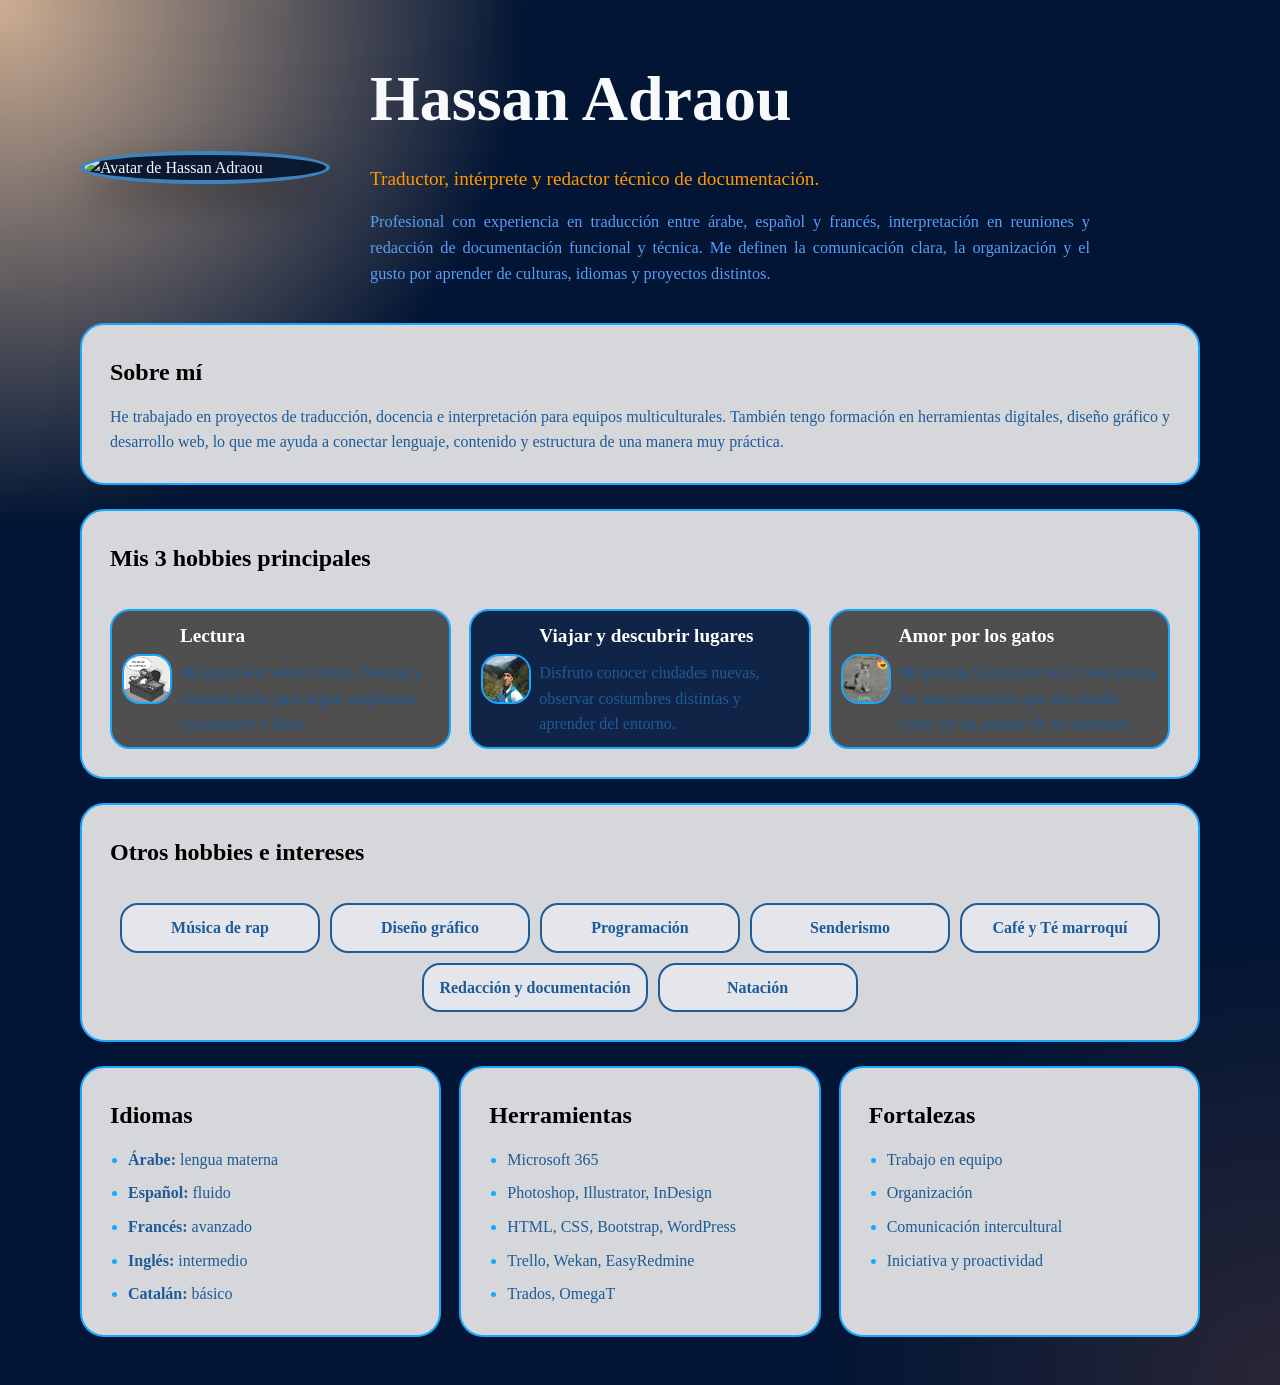
==== commit a9c16914: "Flexbox-aboutme Co-authored-by: Copilot <copilot@github.com>" ====
--- a/index.html
+++ b/index.html
@@ -1,185 +1,119 @@
 <!DOCTYPE html>
-<html lang="ca">
+<html lang="es">
 <head>
     <meta charset="UTF-8">
     <meta name="viewport" content="width=device-width, initial-scale=1.0">
-    <title>IronNous | Noticies de tecnologia</title>
+    <title>Hassan Adraou | CV Web</title>
     <link rel="stylesheet" href="style.css">
 </head>
 <body>
-    <header class="hero" id="inici">
-        <div class="hero-content">
-            <p class="tagline">Actualitat digital</p>
-            <div class="logo">
-                <span class="logo-iron">Iron</span>
-                <span class="logo-nous">Nous</span>
-            </div>
-            <h1>Diari tecnologic</h1>
-            <p class="intro">
-                El primer diari en línia que cobreix notícies digitals i tecnologia de la informació en català..
+    <header class="hero">
+        <div class="hero-photo">
+            <img src="profile-photo.png" alt="Avatar de Hassan Adraou">
+        </div>
+
+        <div class="hero-copy">
+            <h1>Hassan Adraou</h1>
+            <p class="slogan">Traductor, intérprete y redactor técnico de documentación.</p>
+            <p class="summary">
+                Profesional con experiencia en traducción entre árabe, español y francés, interpretación en reuniones y
+                redacción de documentación funcional y técnica. Me definen la comunicación clara, la organización y el
+                gusto por aprender de culturas, idiomas y proyectos distintos.
             </p>
         </div>
     </header>
 
-    <nav class="menu">
-        <ul>
-            <li><a href="#portada">Portada</a></li>
-            <li><a href="#noticies">Notícies</a></li>
-            <li><a href="#cultura">Cultura digital</a></li>
-            <li><a href="#tecnologia">Tecnologia i vida quotidiana</a></li>
-        </ul>
-    </nav>
-
-    <main class="container">
-        <section class="destacada">
-            <div class="destacada-text">
-                <p class="section-label">Noves</p>
-                <h2>La tecnologia informatica es consolida com a motor de canvi en tots els sectors</h2>
-                <p>
-                    Des del desenvolupament web fins a l'analisi de dades, les eines digitals
-                    estan transformant la manera de treballar, comunicar i prendre decisions.
-                    Aquesta portada resumeix quatre ambits on la informatica esta tenint un
-                    impacte directe i visible.
-                </p>
-            </div>
-            <aside class="destacada-box">
-                <h3>Temes del dia</h3>
-                <ul>
-                    <li>Infraestructura digital</li>
-                    <li>Xips i computacio</li>
-                    <li>Disseny d'interficies</li>
-                    <li>Analisi esportiva amb dades</li>
-                </ul>
-            </aside>
+    <main class="page">
+        <section class="about card">
+            <h2>Sobre mí</h2>
+            <p>
+                He trabajado en proyectos de traducción, docencia e interpretación para equipos multiculturales. También
+                tengo formación en herramientas digitales, diseño gráfico y desarrollo web, lo que me ayuda a conectar
+                lenguaje, contenido y estructura de una manera muy práctica.
+            </p>
         </section>
 
-        <div class="principal">
-            <div class="noticies">
-                <section id="portada" class="bloc">
-                    <p class="section-label">Portada</p>
-                    <h2>Empreses i centres locals reforcen la infraestructura digital</h2>
-                    <div class="articles">
-                        <article class="card">
-                            <h3>Els centres tecnics amplien serveis de ciberseguretat per a pimes</h3>
-                            <p>
-                                Cada vegada mes petites empreses incorporen copies de seguretat,
-                                monitoratge de xarxa i eines de proteccio contra atacs. Aquest
-                                creixement mostra com la informatica aplicada a l'entorn local
-                                ja no es un luxe, sino una necessitat basica per continuar operant
-                                amb seguretat.
-                            </p>
-                        </article>
-                        <article class="card">
-                            <h3>Nous espais de formacio impulsen perfils junior en programacio web</h3>
-                            <p>
-                                L'augment de cursos introductoris en HTML, CSS i JavaScript esta
-                                ajudant a preparar nous perfils tecnics. El sector nacional busca
-                                persones capaces de construir webs, gestionar continguts i entendre
-                                les bases del desenvolupament frontend.
-                            </p>
-                        </article>
-                    </div>
-                </section>
-
-                <section id="noticies" class="bloc">
-                    <p class="section-label">Notícies</p>
-                    <h2>La cursa global pels sistemes de computacio avancada continua creixent</h2>
-                    <div class="articles">
-                        <article class="card">
-                            <h3>La industria del maquinari aposta per xips mes eficients i especialitzats</h3>
-                            <p>
-                                Fabricants d'arreu del mon desenvolupen processadors pensats per a
-                                inteligencia artificial, simulacions i grans volums de dades. Aquest
-                                moviment demostra com la informatica internacional depen tant del
-                                programari com del rendiment del maquinari.
-                            </p>
-                        </article>
-                        <article class="card">
-                            <h3>Els centres de dades es converteixen en peces claus de l'economia digital</h3>
-                            <p>
-                                Plataformes de video, serveis al núvol i aplicacions d'empresa
-                                necessiten infraestructures estables i escalables. Per aixo, molts
-                                paisos estan invertint en xarxes, refrigeracio eficient i sistemes
-                                de gestio per mantenir actius milions de serveis en linia.
-                            </p>
-                        </article>
-                    </div>
-                </section>
-
-                <section id="cultura" class="bloc">
-                    <p class="section-label">Cultura digital</p>
-                    <h2>El disseny d'experiencies digitals marca la relacio entre tecnologia i persones</h2>
-                    <div class="articles">
-                        <article class="card">
-                            <h3>El disseny UX/UI guanya pes en aplicacions, webs i plataformes educatives</h3>
-                            <p>
-                                No n'hi ha prou amb que una eina funcione: tambe ha de ser clara,
-                                accessible i agradable d'utilitzar. La cultura digital actual valora
-                                molt les interficies ben pensades, capaces de guiar l'usuari sense
-                                confusions i amb una experiencia mes humana.
-                            </p>
-                        </article>
-                        <article class="card">
-                            <h3>La creacio de continguts digitals depen cada vegada mes d'eines col·laboratives</h3>
-                            <p>
-                                Editors visuals, plataformes al núvol i sistemes de prototipatge
-                                faciliten el treball compartit entre dissenyadors, desenvolupadors
-                                i creadors. La tecnologia informatica forma part directa del proces
-                                cultural de produir, revisar i publicar contingut digital.
-                            </p>
-                        </article>
-                    </div>
-                </section>
-
-                <section id="tecnologia" class="bloc">
-                    <p class="section-label">Tecnologia i vida quotidiana</p>
-                    <h2>Les dades i els sensors canvien la manera d'entendre l'activitat esportiva</h2>
-                    <div class="articles">
-                        <article class="card">
-                            <h3>Els wearables aporten informacio clau sobre esforç, ritme i recuperacio</h3>
-                            <p>
-                                Rellotges intel·ligents, polseres i sensors recullen dades que
-                                ajuden a planificar entrenaments amb mes precisio. La informatica
-                                esportiva interpreta aquesta informacio per detectar patrons i
-                                millorar el rendiment sense carregar en excés els esportistes.
-                            </p>
-                        </article>
-                        <article class="card">
-                            <h3>Els eSports utilitzen analisi tecnica per estudiar partides i estrategies</h3>
-                            <p>
-                                En la competicio digital, les estadistiques i les repeticions tenen
-                                un paper fonamental. Equips i entrenadors analitzen moviments,
-                                decisions i patrons de joc amb eines informatiques per preparar
-                                millor cada partida i prendre decisions mes rapides.
-                            </p>
-                        </article>
-                    </div>
-                </section>
+        <section class="card">
+            <div class="section-head">
+                <h2>Mis 3 hobbies principales</h2>
             </div>
 
-            <aside class="sidebar">
-                <div class="sidebar-card">
-                    <h3>Metodologia del projecte</h3>
-                    <ul>
-                        <li>Estructura clara amb etiquetes HTML5.</li>
-                        <li>Classes senzilles i facils de reutilitzar.</li>
-                        <li>Estils separats en un unic fitxer CSS.</li>
-                    </ul>
-                </div>
+            <div class="hobbies-main">
+                <article class="hobby-card">
+                    <img src="lectura.jpeg" alt="Ilustración de lectura">
+                    <div class="hobby-text">
+                        <h3>Lectura</h3>
+                        <p>Me gusta leer sobre cultura, historia y comunicación para seguir ampliando vocabulario e ideas.</p>
+                    </div>
+                </article>
 
-                <div class="sidebar-card">
-                    <h3>Objectiu practic</h3>
-                    <p>
-                        El projecte esta pensat per a mostrar una base ordenada, coherent i
-                        assequible per a una persona que esta començant a maquetar pagines web.
-                    </p>
-                </div>
-            </aside>
-        </div>
+                <article class="hobby-card accent">
+                    <img src="viajar.jpeg" alt="Ilustración de viajes y exploración">
+                    <div class="hobby-text">
+                        <h3>Viajar y descubrir lugares</h3>
+                        <p>Disfruto conocer ciudades nuevas, observar costumbres distintas y aprender del entorno.</p>
+                    </div>
+                </article>
+
+                <article class="hobby-card">
+                    <img src="luna.jpeg" alt="Ilustración de deporte con balón">
+                    <div class="hobby-text">
+                        <h3>Amor por los gatos</h3>
+                        <p>Mi querida Luna (está en el cielo ahora) fue una compañera que me enseñó como ser un amante de los animales.</p>
+                    </div>
+                </article>
+            </div>
+        </section>
+
+        <section class="card">
+            <div class="section-head">
+                <h2>Otros hobbies e intereses</h2>
+            </div>
+
+            <div class="hobbies-other">
+                <div class="mini-hobby">Música de rap</div>
+                <div class="mini-hobby">Diseño gráfico</div>
+                <div class="mini-hobby">Programación</div>
+                <div class="mini-hobby">Senderismo</div>
+                <div class="mini-hobby">Café y Té marroquí</div>
+                <div class="mini-hobby">Redacción y documentación</div>
+                <div class="mini-hobby">Natación</div>
+            </div>
+        </section>
+
+        <section class="details-row">
+            <article class="card detail-box">
+                <h2>Idiomas</h2>
+                <ul>
+                    <li><strong>Árabe:</strong> lengua materna</li>
+                    <li><strong>Español:</strong> fluido</li>
+                    <li><strong>Francés:</strong> avanzado</li>
+                    <li><strong>Inglés:</strong> intermedio</li>
+                    <li><strong>Catalán:</strong> básico</li>
+                </ul>
+            </article>
+
+            <article class="card detail-box">
+                <h2>Herramientas</h2>
+                <ul>
+                    <li>Microsoft 365</li>
+                    <li>Photoshop, Illustrator, InDesign</li>
+                    <li>HTML, CSS, Bootstrap, WordPress</li>
+                    <li>Trello, Wekan, EasyRedmine</li>
+                    <li>Trados, OmegaT</li>
+                </ul>
+            </article>
+
+            <article class="card detail-box">
+                <h2>Fortalezas</h2>
+                <ul>
+                    <li>Trabajo en equipo</li>
+                    <li>Organización</li>
+                    <li>Comunicación intercultural</li>
+                    <li>Iniciativa y proactividad</li>
+                </ul>
+            </article>
+        </section>
     </main>
-
-    <footer class="footer">
-        <p>IronNous © 2026 | Projecte practic de maquetacio web amb HTML5 i CSS3</p>
-    </footer>
 </body>
 </html>
--- a/style.css
+++ b/style.css
@@ -1,233 +1,232 @@
 :root {
-    --color-black: #111111;
-    --color-dark: #1f1f1f;
-    --color-blue-light: #00aaff;
-    --color-light: #fffdf4;
-    --color-white: #ffffff;
-    --color-gray: #f2f2f2;
+    --bg: #021534;
+    --surface: #0b1930;
+    --surface-strong: #102447;
+    --ink: #f8f9fb;
+    --muted: #599df6;
+    --line: #1d5b99;
+    --accent: #18a8ff;
+    --accent-soft: #ffb01c;
+    --accent-deep: #ff9800;
+    --shadow: 0 18px 40px rgba(0, 0, 0, 0.34);
 }
 
 * {
+    box-sizing: border-box;
     margin: 0;
     padding: 0;
-    box-sizing: border-box;
 }
 
 body {
-    font-family: Arial, sans-serif;
-    background-color: var(--color-light);
-    color: var(--color-black);
+    min-height: 100vh;
+    font-family: Georgia, "Times New Roman", sans-serif;
+    color: var(--ink);
+    background:
+        radial-gradient(circle at top left, rgba(241, 201, 163, 0.85), transparent 28%),
+        radial-gradient(circle at bottom right, rgba(198, 107, 61, 0.2), transparent 24%),
+        var(--bg);
     line-height: 1.6;
 }
 
 img {
-    max-width: 100%;
-}
-
-a {
-    text-decoration: none;
-    color: inherit;
-}
-
-ul {
-    list-style: none;
+    display: block;
+    width: 10%;
 }
 
 .hero {
-    background-image:
-        linear-gradient(rgba(17, 17, 17, 0.7), rgba(17, 17, 17, 0.7)),
-        url("/nous-logo.png");
-    background-size: cover;
-    background-position: center;
-    color: var(--color-white);
-    padding: 50px 20px;
-}
-
-.hero-content {
-    max-width: 1100px;
+    max-width: 1160px;
     margin: 0 auto;
-}
-
-.tagline,
-.section-label {
-    display: inline-block;
-    background-color: var(--color-blue-light);
-    color: var(--color-black);
+    padding: 48px 20px 24px;
+    display: flex;
+    flex-wrap: wrap;
+    align-items: center;
+    justify-content: center;
+    gap: 40px;
+    text-align: justify;
+}
+
+.hero-photo {
+    flex: 0 1 50px;
+}
+
+.hero-photo img {
+    width: min(250px, 72vw);
+    margin: 0 auto;
+    border-radius: 100%;
+    border: 4px solid rgba(74, 159, 227, 0.8);
+    box-shadow: var(--shadow);
+    background: var(--surface);
+}
+
+.hero-copy {
+    flex: 1 1 420px;
+}
+
+
+.hero h1 {
+    font-size: clamp(2.5rem, 5vw, 4.6rem);
+    margin-bottom: 14px;
+}
+
+.slogan {
+    max-width: 680px;
+    margin-bottom: 14px;
+    font-size: 1.2rem;
+    color: var(--accent-deep);
+}
+
+.summary {
+    max-width: 720px;
+    color: var(--muted);
+    font-size: 1.02rem;
+}
+
+.page {
+    max-width: 1160px;
+    margin: 0 auto;
+    padding: 12px 20px 48px;
+    display: flex;
+    flex-direction: column;
+    gap: 24px;
+    color: #000;
+}
+
+.card {
+    padding: 28px;
+    border: 2px solid #18a8ff;
+    border-radius: 24px;
+    background: #d6d7da
+}
+
+.card h2 {
+    margin-bottom: 12px;
+    font-size: 1.5rem;
+}
+
+.section-head {
+    display: flex;
+    flex-wrap: wrap;
+    justify-content: space-between;
+    align-items: baseline;
+    gap: 10px 18px;
+    margin-bottom: 20px;
+}
+
+.section-head p,
+.about p,
+.hobby-text p,
+.detail-box li {
+    color: #1d5b99;
+}
+
+.hobbies-main {
+    display: flex;
+    flex-wrap: wrap;
+    align-items: stretch;
+    gap: 18px;
+}
+
+.hobby-card {
+    flex: 1 1 50px;
+    display: flex;
+    align-items: center;
+    gap: 8px;
+    padding: 10px;
+    border-radius: 20px;
+    background: #4f4f50;
+    border: 2px solid #18a8ff;
+    color: #ffff;
+}
+
+.hobby-card.accent {
+    background: #102447;
+    color: v#ffff;
+}
+
+.hobby-card img {
+    width: 50px;
+    height: 50px;
+    flex: 0 0 50px;
+    border-radius: 18px;
+    border: #18a8ff 2px solid;
+    overflow: hidden;
+}
+
+.hobby-text h3 {
+    margin-bottom: 8px;
+    font-size: 1.2rem;
+}
+
+.hobbies-other {
+    display: flex;
+    flex-wrap: wrap;
+    justify-content: center;
+    gap: 10px;
+}
+
+.mini-hobby {
+    min-width: 200px;
+    padding: 10px 15px;
+    border-radius: 18px;
+    border: 2px solid #1d5b99;
+    background: #e5e5ec;
+    text-align: center;
     font-weight: bold;
-    padding: 6px 12px;
-    margin-bottom: 15px;
-}
-
-.logo {
-    display: inline-flex;
-    margin-bottom: 20px;
-    font-size: 2.2rem;
-    font-weight: bold;
-    text-transform: uppercase;
-    letter-spacing: 1px;
-}
-
-.logo-iron {
-    background-color: var(--color-blue-light);
-    color: var(--color-white);
-    padding: 8px 12px;
-}
-
-.logo-nous {
-    background-color: orange;
-    color: var(--color-black);
-    padding: 8px 12px;
-    border: 2px solid var(--color-blue-light);
-}
-
-.hero h1 {
-    max-width: 760px;
-    font-size: 2.5rem;
-    margin-bottom: 15px;
-}
-
-.intro {
-    max-width: 760px;
-    font-size: 1.1rem;
-}
-
-.menu {
-    background-color: var(--color-blue-light);
-    padding: 15px 20px;
-}
-
-.menu ul {
-    max-width: 1100px;
-    margin: 0 auto;
-    display: flex;
-    flex-wrap: wrap;
-    gap: 10px;
-}
-
-.menu a {
-    font: 1em sans-serif;
-    display: block;
-    color: var(--color-white);
-    font-weight: bold;
-    padding: 10px 14px;
-}
-
-.menu a:hover {
-    background-color: var(--color-blue-light);
-    color: var(--color-black);
-}
-
-.container {
-    max-width: 1100px;
-    margin: 0 auto;
-    padding: 30px 20px;
-}
-
-.destacada {
-    display: grid;
-    grid-template-columns: 2fr 1fr;
-    gap: 20px;
-    margin-bottom: 30px;
-}
-
-.destacada-text,
-.destacada-box,
-.bloc,
-.sidebar-card {
-    background-color: var(--color-white);
-    border: 2px solid var(--color-black);
-    padding: 20px;
-}
-
-.destacada-text h2,
-.bloc h2 {
-    margin-bottom: 15px;
-    line-height: 1.2;
-}
-
-.destacada-text p:last-child,
-.card p {
-    text-indent: 20px;
-    letter-spacing: 0.3px;
-}
-
-.destacada-box h3 {
-    margin-bottom: 12px;
-}
-
-.destacada-box li,
-.sidebar-card li {
-    margin-bottom: 10px;
-}
-
-.principal {
-    display: grid;
-    grid-template-columns: 2fr 1fr;
-    gap: 20px;
-}
-
-.noticies {
-    display: grid;
-    gap: 20px;
-}
-
-.articles {
-    display: grid;
-    grid-template-columns: 1fr 1fr;
-    gap: 15px;
-    margin-top: 15px;
-}
-
-.card {
-    background-color: var(--color-gray);
-    border-left: 6px solid var(--color-blue-light);
-    padding: 18px;
-}
-
-.card h3 {
-    margin-bottom: 12px;
-}
-
-.sidebar {
-    display: grid;
-    gap: 20px;
-    align-self: start;
-}
-
-.sidebar-card h3 {
-    margin-bottom: 12px;
-}
-
-.footer {
-    background-color: var(--color-blue-light);
-    color: var(--color-white);
-    text-align: center;
-    padding: 20px;
-    margin-top: 30px;
-}
-
-@media (max-width: 900px) {
-    .destacada,
-    .principal,
-    .articles {
-        grid-template-columns: 1fr;
-    }
-}
-
-@media (max-width: 600px) {
+    color: #1d5b99;
+}
+
+.details-row {
+    display: flex;
+    flex-wrap: wrap;
+    justify-content: space-between;
+    gap: 18px;
+}
+
+.detail-box {
+    flex: 100px;
+}
+
+.detail-box ul {
+    padding-left: 18px;
+
+}
+ul li::marker {
+  color: #18a8ff;
+  size: 1em;
+}
+
+.detail-box li + li {
+    margin-top: 8px;
+}
+
+code {
+    padding: 2px 6px;
+    border-radius: 999px;
+    background: rgba(198, 107, 61, 0.12);
+    color: var(--accent-deep);
+}
+/*
+@media (max-width: 720px) {
     .hero {
-        padding: 50px 20px;
-    }
-
-    .hero h1 {
-        font-size: 2rem;
-    }
-
-    .logo {
-        font-size: 1.6rem;
-    }
-
-    .menu ul {
+        justify-content: flex-start;
+        padding-top: 32px;
+    }
+
+    .hero-photo {
+        flex-basis: 100%;
+    }
+
+    .hero-copy {
+        flex-basis: 100%;
+    }
+
+    .card {
+        padding: 22px;
+    }
+
+    .hobby-card {
         flex-direction: column;
-    }
-}
+        text-align: center;
+    }
+}
+*/
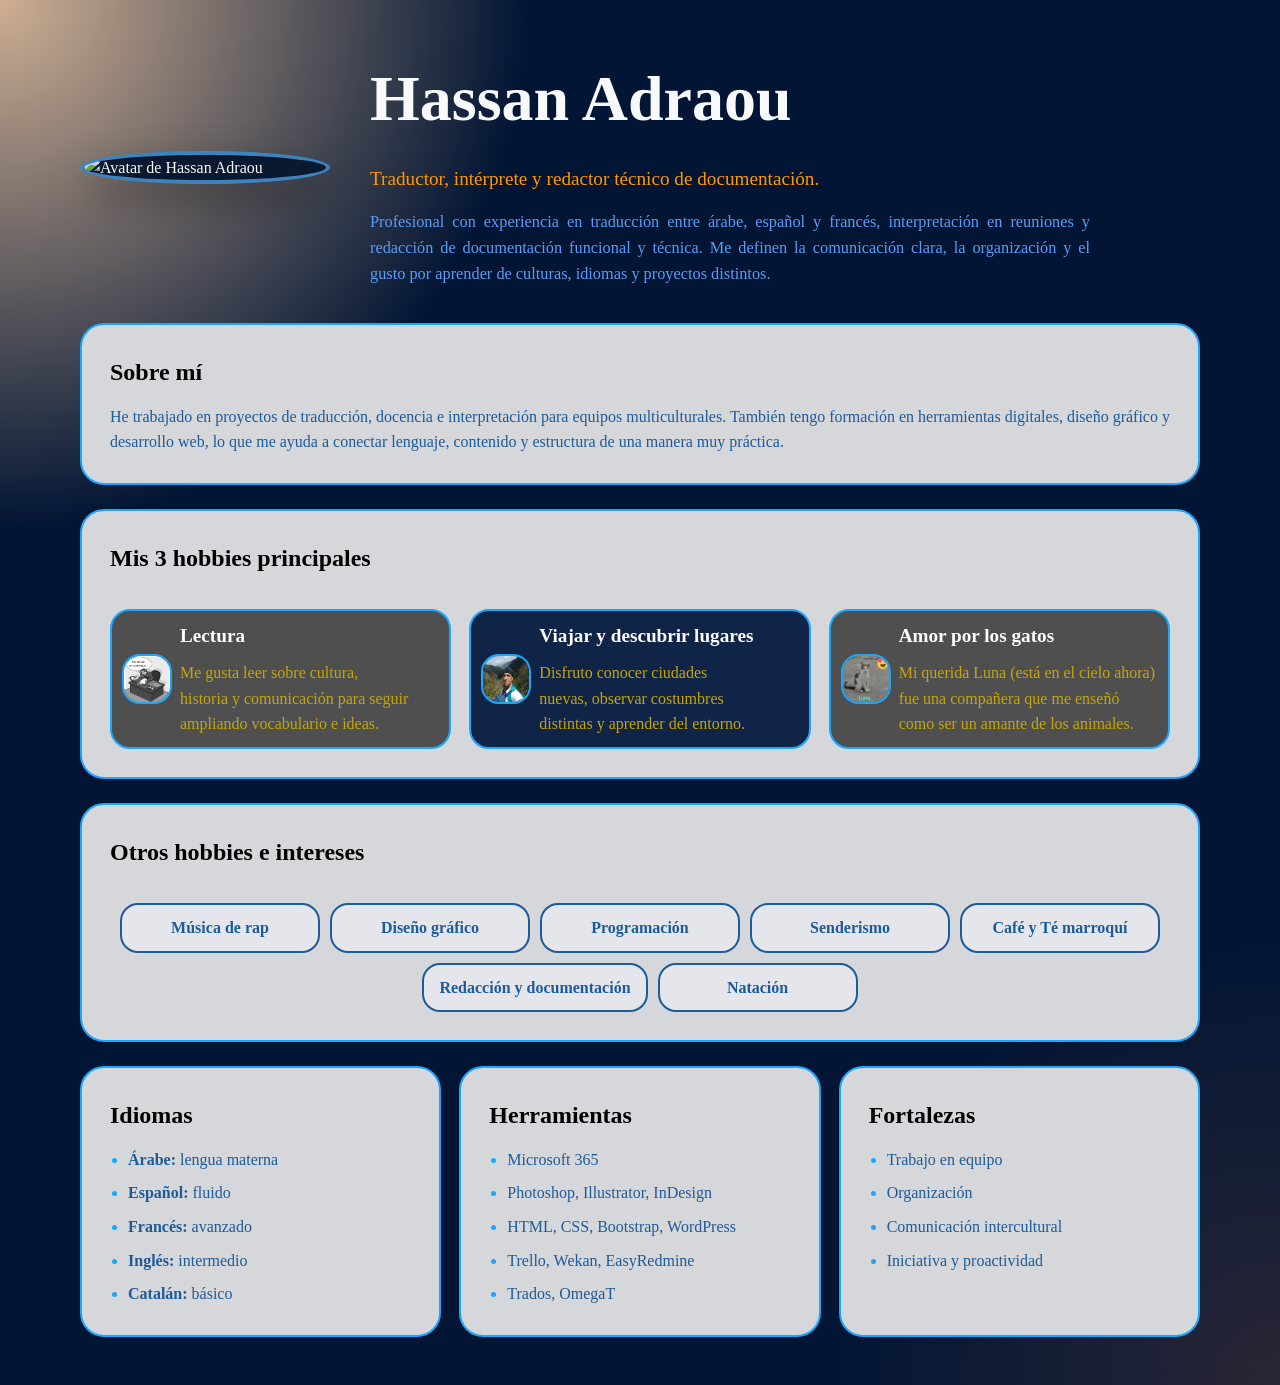
==== commit cc5054e9: "Update image source in header section" ====
--- a/index.html
+++ b/index.html
@@ -9,7 +9,7 @@
 <body>
     <header class="hero">
         <div class="hero-photo">
-            <img src="profile-photo.png" alt="Avatar de Hassan Adraou">
+            <img src="mifoto.png" alt="Avatar de Hassan Adraou">
         </div>
 
         <div class="hero-copy">
--- a/style.css
+++ b/style.css
@@ -137,10 +137,15 @@
     border: 2px solid #18a8ff;
     color: #ffff;
 }
+.hobby-card p {
+    color: #c5a609;
+    text-align: start;
+    text-wrap: balance;
+}
 
 .hobby-card.accent {
     background: #102447;
-    color: v#ffff;
+    color: #ffff;
 }
 
 .hobby-card img {
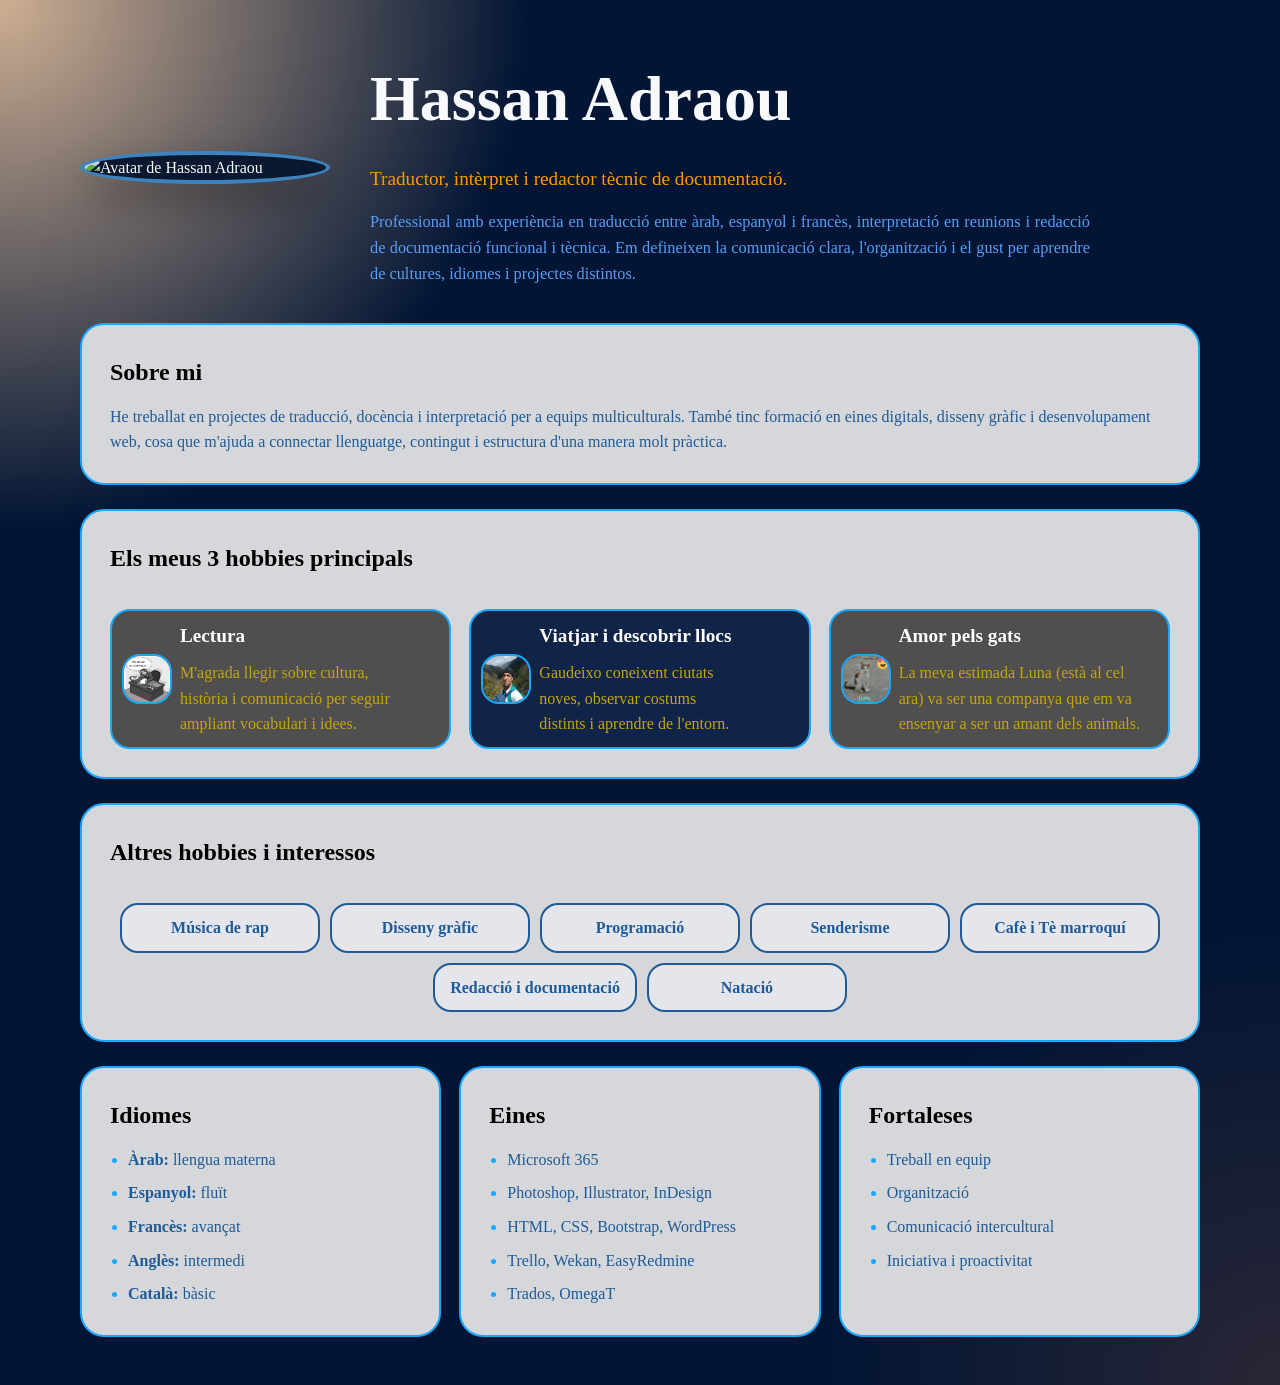
==== commit 11435098: "català versio Co-authored-by: Copilot <copilot@github.com>" ====
--- a/index.html
+++ b/index.html
@@ -1,5 +1,5 @@
 <!DOCTYPE html>
-<html lang="es">
+<html lang="ca">
 <head>
     <meta charset="UTF-8">
     <meta name="viewport" content="width=device-width, initial-scale=1.0">
@@ -9,57 +9,57 @@
 <body>
     <header class="hero">
         <div class="hero-photo">
-            <img src="mifoto.png" alt="Avatar de Hassan Adraou">
+            <img src="profil.jpg" alt="Avatar de Hassan Adraou">
         </div>
 
         <div class="hero-copy">
             <h1>Hassan Adraou</h1>
-            <p class="slogan">Traductor, intérprete y redactor técnico de documentación.</p>
+            <p class="slogan">Traductor, intèrpret i redactor tècnic de documentació.</p>
             <p class="summary">
-                Profesional con experiencia en traducción entre árabe, español y francés, interpretación en reuniones y
-                redacción de documentación funcional y técnica. Me definen la comunicación clara, la organización y el
-                gusto por aprender de culturas, idiomas y proyectos distintos.
+                Professional amb experiència en traducció entre àrab, espanyol i francès, interpretació en reunions i
+                redacció de documentació funcional i tècnica. Em defineixen la comunicació clara, l'organització i el
+                gust per aprendre de cultures, idiomes i projectes distintos.
             </p>
         </div>
     </header>
 
     <main class="page">
         <section class="about card">
-            <h2>Sobre mí</h2>
+            <h2>Sobre mi</h2>
             <p>
-                He trabajado en proyectos de traducción, docencia e interpretación para equipos multiculturales. También
-                tengo formación en herramientas digitales, diseño gráfico y desarrollo web, lo que me ayuda a conectar
-                lenguaje, contenido y estructura de una manera muy práctica.
+                He treballat en projectes de traducció, docència i interpretació per a equips multiculturals. També
+                tinc formació en eines digitals, disseny gràfic i desenvolupament web, cosa que m'ajuda a connectar
+                llenguatge, contingut i estructura d'una manera molt pràctica.
             </p>
         </section>
 
         <section class="card">
             <div class="section-head">
-                <h2>Mis 3 hobbies principales</h2>
+                <h2>Els meus 3 hobbies principals</h2>
             </div>
 
             <div class="hobbies-main">
                 <article class="hobby-card">
-                    <img src="lectura.jpeg" alt="Ilustración de lectura">
+                    <img src="lectura.jpeg" alt="Ilustració de lectura">
                     <div class="hobby-text">
                         <h3>Lectura</h3>
-                        <p>Me gusta leer sobre cultura, historia y comunicación para seguir ampliando vocabulario e ideas.</p>
+                        <p>M'agrada llegir sobre cultura, història i comunicació per seguir ampliant vocabulari i idees.</p>
                     </div>
                 </article>
 
                 <article class="hobby-card accent">
-                    <img src="viajar.jpeg" alt="Ilustración de viajes y exploración">
+                    <img src="viajar.jpeg" alt="Ilustració de viatges i exploració">
                     <div class="hobby-text">
-                        <h3>Viajar y descubrir lugares</h3>
-                        <p>Disfruto conocer ciudades nuevas, observar costumbres distintas y aprender del entorno.</p>
+                        <h3>Viatjar i descobrir llocs</h3>
+                        <p>Gaudeixo coneixent ciutats noves, observar costums distints i aprendre de l'entorn.</p>
                     </div>
                 </article>
 
                 <article class="hobby-card">
-                    <img src="luna.jpeg" alt="Ilustración de deporte con balón">
+                    <img src="luna.jpeg" alt="Ilustració de gat">
                     <div class="hobby-text">
-                        <h3>Amor por los gatos</h3>
-                        <p>Mi querida Luna (está en el cielo ahora) fue una compañera que me enseñó como ser un amante de los animales.</p>
+                        <h3>Amor pels gats</h3>
+                        <p>La meva estimada Luna (està al cel ara) va ser una companya que em va ensenyar a ser un amant dels animals.</p>
                     </div>
                 </article>
             </div>
@@ -67,34 +67,34 @@
 
         <section class="card">
             <div class="section-head">
-                <h2>Otros hobbies e intereses</h2>
+                <h2>Altres hobbies i interessos</h2>
             </div>
 
             <div class="hobbies-other">
                 <div class="mini-hobby">Música de rap</div>
-                <div class="mini-hobby">Diseño gráfico</div>
-                <div class="mini-hobby">Programación</div>
-                <div class="mini-hobby">Senderismo</div>
-                <div class="mini-hobby">Café y Té marroquí</div>
-                <div class="mini-hobby">Redacción y documentación</div>
-                <div class="mini-hobby">Natación</div>
+                <div class="mini-hobby">Disseny gràfic</div>
+                <div class="mini-hobby">Programació</div>
+                <div class="mini-hobby">Senderisme</div>
+                <div class="mini-hobby">Cafè i Tè marroquí</div>
+                <div class="mini-hobby">Redacció i documentació</div>
+                <div class="mini-hobby">Natació</div>
             </div>
         </section>
 
         <section class="details-row">
             <article class="card detail-box">
-                <h2>Idiomas</h2>
+                <h2>Idiomes</h2>
                 <ul>
-                    <li><strong>Árabe:</strong> lengua materna</li>
-                    <li><strong>Español:</strong> fluido</li>
-                    <li><strong>Francés:</strong> avanzado</li>
-                    <li><strong>Inglés:</strong> intermedio</li>
-                    <li><strong>Catalán:</strong> básico</li>
+                    <li><strong>Àrab:</strong> llengua materna</li>
+                    <li><strong>Espanyol:</strong> fluït</li>
+                    <li><strong>Francès:</strong> avançat</li>
+                    <li><strong>Anglès:</strong> intermedi</li>
+                    <li><strong>Català:</strong> bàsic</li>
                 </ul>
             </article>
 
             <article class="card detail-box">
-                <h2>Herramientas</h2>
+                <h2>Eines</h2>
                 <ul>
                     <li>Microsoft 365</li>
                     <li>Photoshop, Illustrator, InDesign</li>
@@ -105,12 +105,12 @@
             </article>
 
             <article class="card detail-box">
-                <h2>Fortalezas</h2>
+                <h2>Fortaleses</h2>
                 <ul>
-                    <li>Trabajo en equipo</li>
-                    <li>Organización</li>
-                    <li>Comunicación intercultural</li>
-                    <li>Iniciativa y proactividad</li>
+                    <li>Treball en equip</li>
+                    <li>Organització</li>
+                    <li>Comunicació intercultural</li>
+                    <li>Iniciativa i proactivitat</li>
                 </ul>
             </article>
         </section>
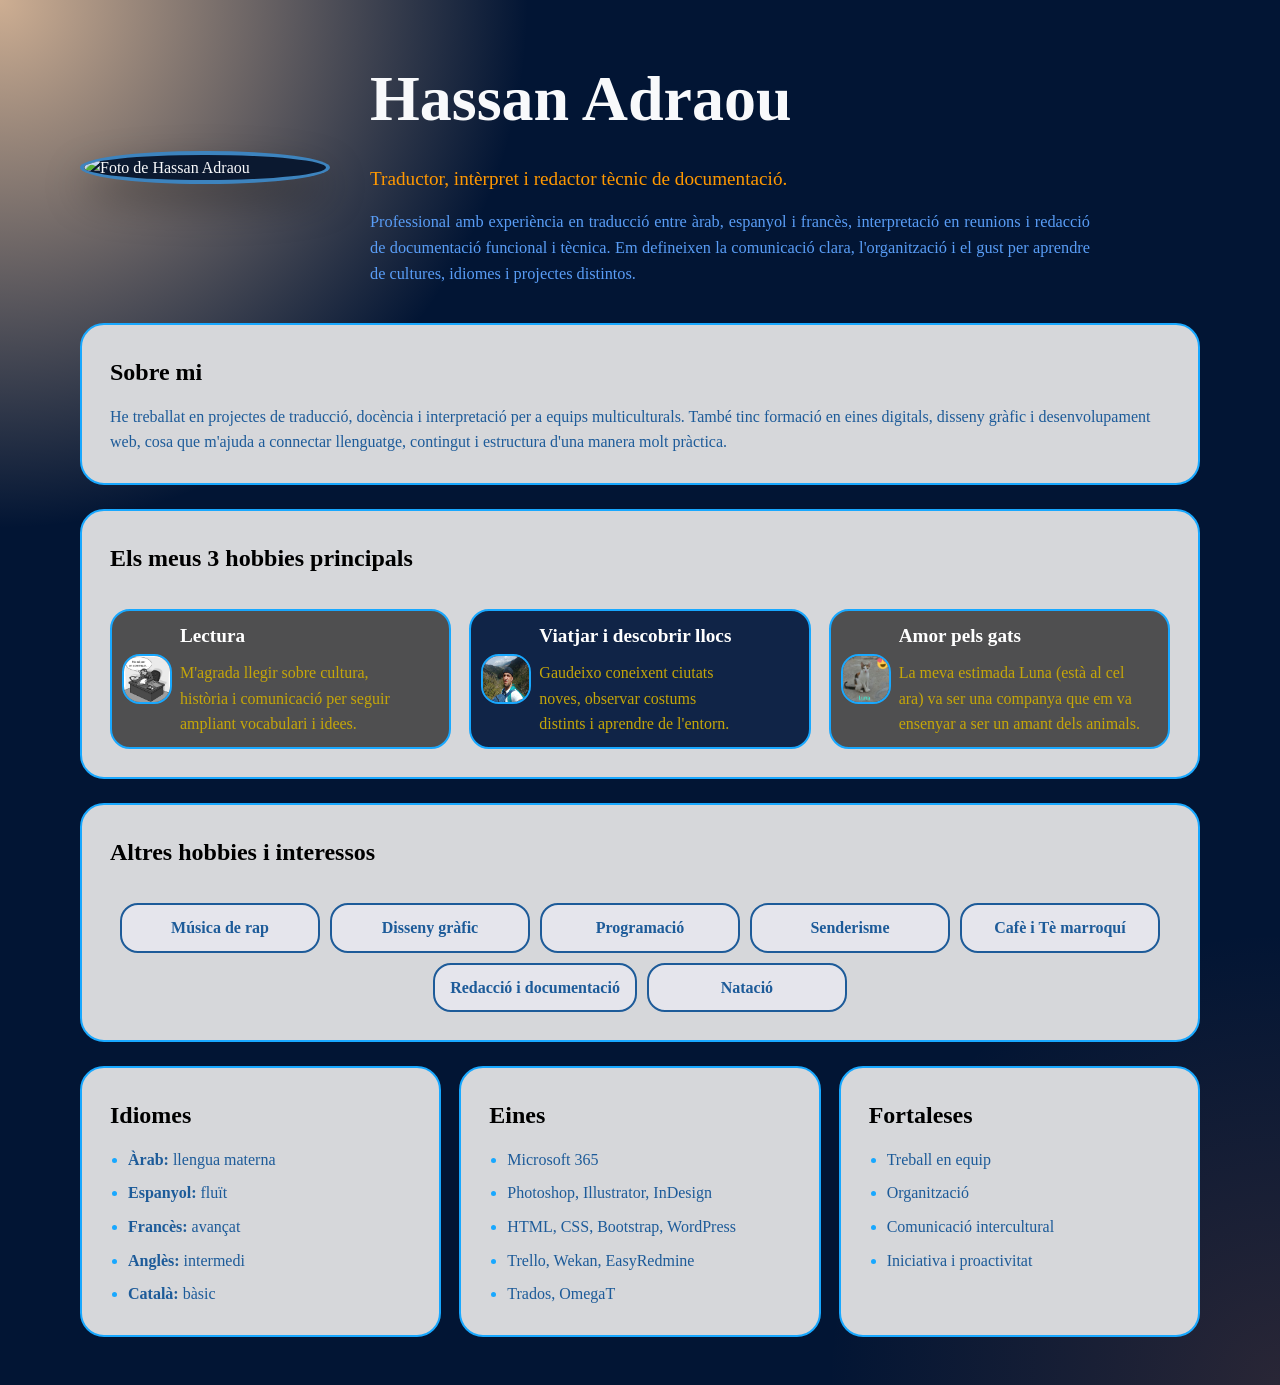
==== commit 82d996e2: "Merge branch 'main' of https://github.com/Adraouha/cv_hassanFlexBox Co-authored-by: Copilot <copilot" ====
--- a/index.html
+++ b/index.html
@@ -9,7 +9,7 @@
 <body>
     <header class="hero">
         <div class="hero-photo">
-            <img src="profil.jpg" alt="Avatar de Hassan Adraou">
+            <img src="mifoto.png" alt="Foto de Hassan Adraou">
         </div>
 
         <div class="hero-copy">
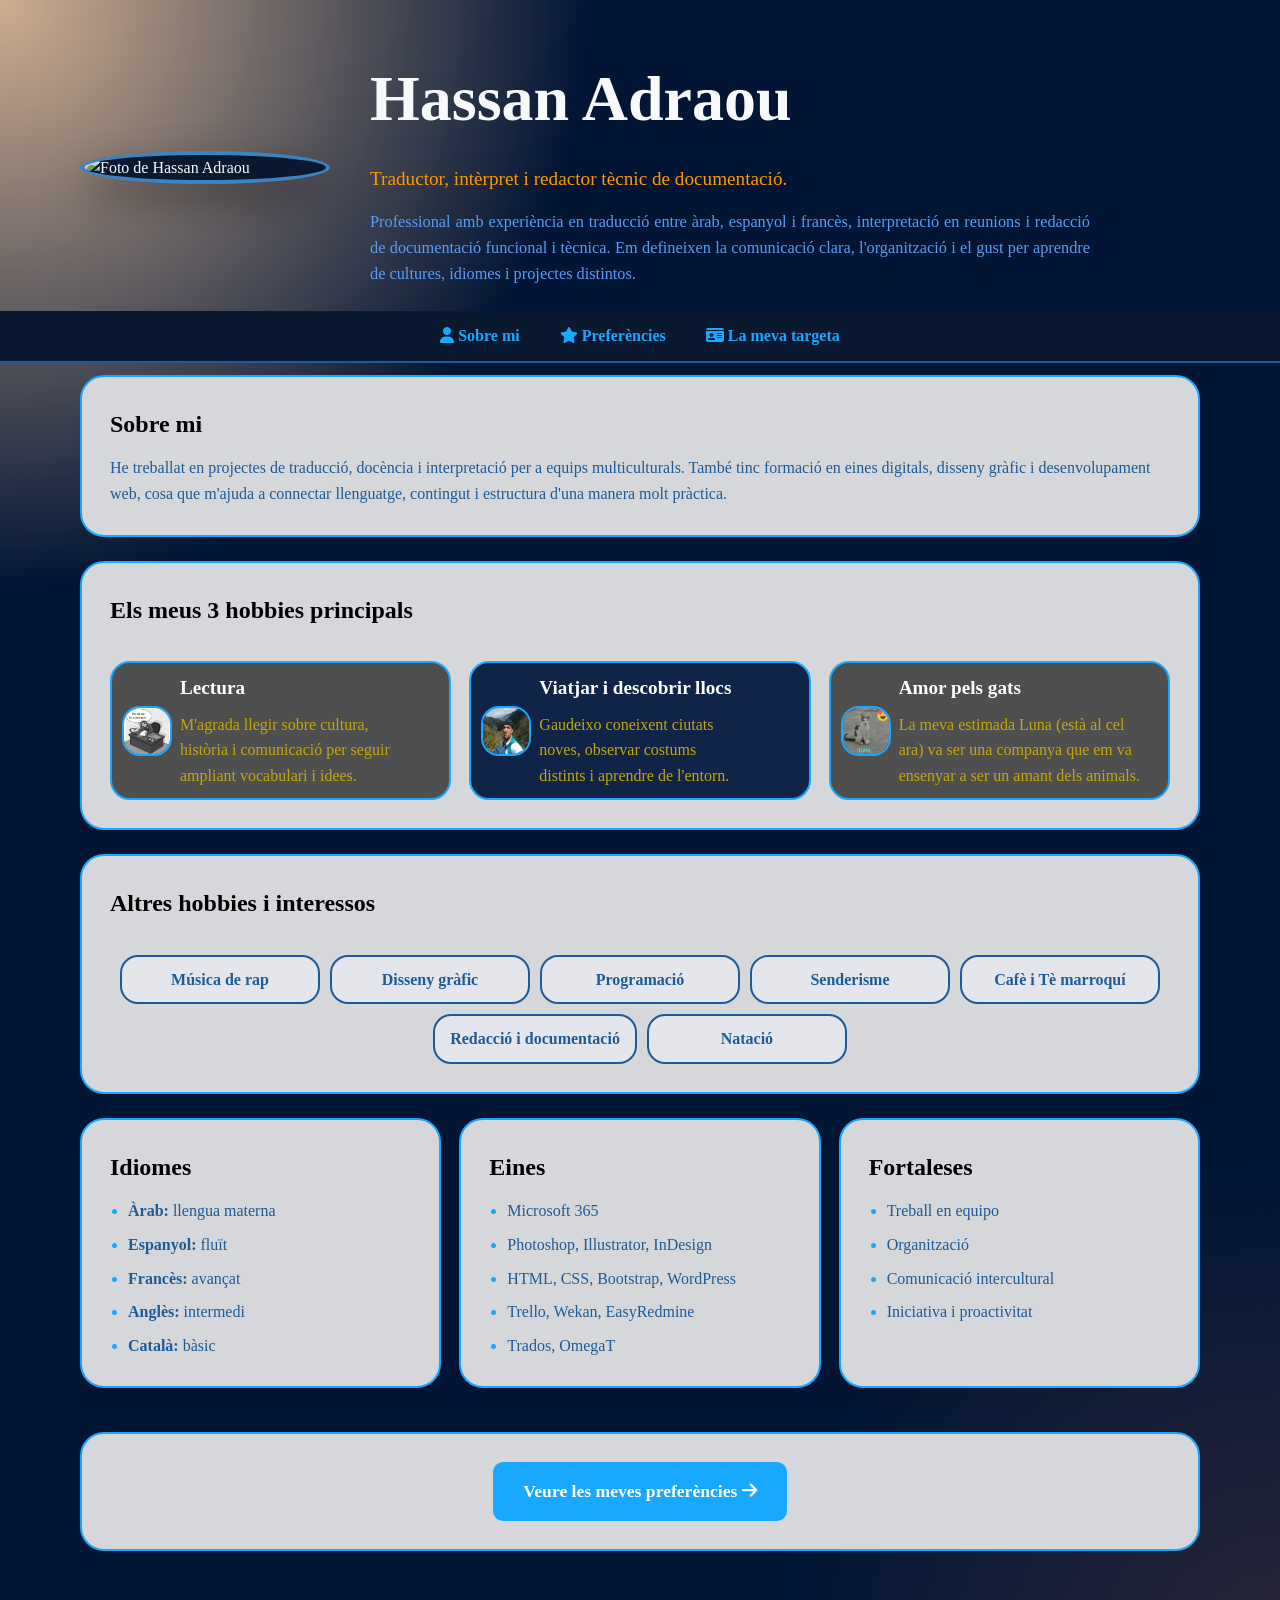
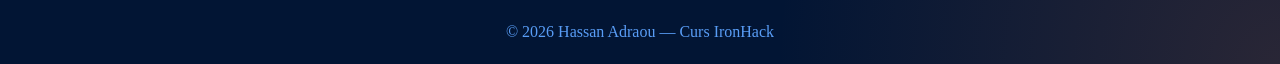
==== commit 1c72980f: "version actualizada" ====
--- a/index.html
+++ b/index.html
@@ -4,12 +4,14 @@
     <meta charset="UTF-8">
     <meta name="viewport" content="width=device-width, initial-scale=1.0">
     <title>Hassan Adraou | CV Web</title>
+    <!-- Font Awesome per als icones -->
+    <link rel="stylesheet" href="https://cdnjs.cloudflare.com/ajax/libs/font-awesome/6.4.0/css/all.min.css">
     <link rel="stylesheet" href="style.css">
 </head>
 <body>
     <header class="hero">
         <div class="hero-photo">
-            <img src="mifoto.png" alt="Foto de Hassan Adraou">
+            <img src="profil.jpg" alt="Foto de Hassan Adraou">
         </div>
 
         <div class="hero-copy">
@@ -22,6 +24,12 @@
             </p>
         </div>
     </header>
+
+    <nav style="background: var(--surface); border-bottom: 2px solid var(--line); padding: 12px 20px; text-align: center;">
+        <a href="about.html" style="color: var(--accent); text-decoration: none; margin: 0 18px; font-weight: bold; font-family: Georgia, serif;"><i class="fas fa-user"></i> Sobre mi</a>
+        <a href="preferencias.html" style="color: var(--accent); text-decoration: none; margin: 0 18px; font-weight: bold; font-family: Georgia, serif;"><i class="fas fa-star"></i> Preferències</a>
+        <a href="tarjeta.html" style="color: var(--accent); text-decoration: none; margin: 0 18px; font-weight: bold; font-family: Georgia, serif;"><i class="fas fa-id-card"></i> La meva targeta</a>
+    </nav>
 
     <main class="page">
         <section class="about card">
@@ -107,13 +115,23 @@
             <article class="card detail-box">
                 <h2>Fortaleses</h2>
                 <ul>
-                    <li>Treball en equip</li>
+                    <li>Treball en equipo</li>
                     <li>Organització</li>
                     <li>Comunicació intercultural</li>
                     <li>Iniciativa i proactivitat</li>
                 </ul>
             </article>
         </section>
+
+        <section class="card" style="text-align: center; margin-top: 20px;">
+            <a href="preferencias.html" class="mini-hobby" style="display: inline-block; text-decoration: none; background: var(--accent); color: white; border: none; padding: 15px 30px; font-size: 1.1rem; border-radius: 10px;">
+                Veure les meves preferències <i class="fas fa-arrow-right"></i>
+            </a>
+        </section>
     </main>
+
+    <footer>
+        <p style="text-align: center; padding: 20px; color: var(--muted);">&copy; 2026 Hassan Adraou — Curs IronHack</p>
+    </footer>
 </body>
 </html>
--- a/style.css
+++ b/style.css
@@ -137,6 +137,7 @@
     border: 2px solid #18a8ff;
     color: #ffff;
 }
+
 .hobby-card p {
     color: #c5a609;
     text-align: start;
@@ -195,12 +196,13 @@
     padding-left: 18px;
 
 }
+
 ul li::marker {
-  color: #18a8ff;
-  size: 1em;
-}
-
-.detail-box li + li {
+    color: #18a8ff;
+    size: 1em;
+}
+
+.detail-box li+li {
     margin-top: 8px;
 }
 
@@ -210,6 +212,12 @@
     background: rgba(198, 107, 61, 0.12);
     color: var(--accent-deep);
 }
+
+.table-wrapper td,
+th {
+    color: #1d5b99;
+}
+
 /*
 @media (max-width: 720px) {
     .hero {
